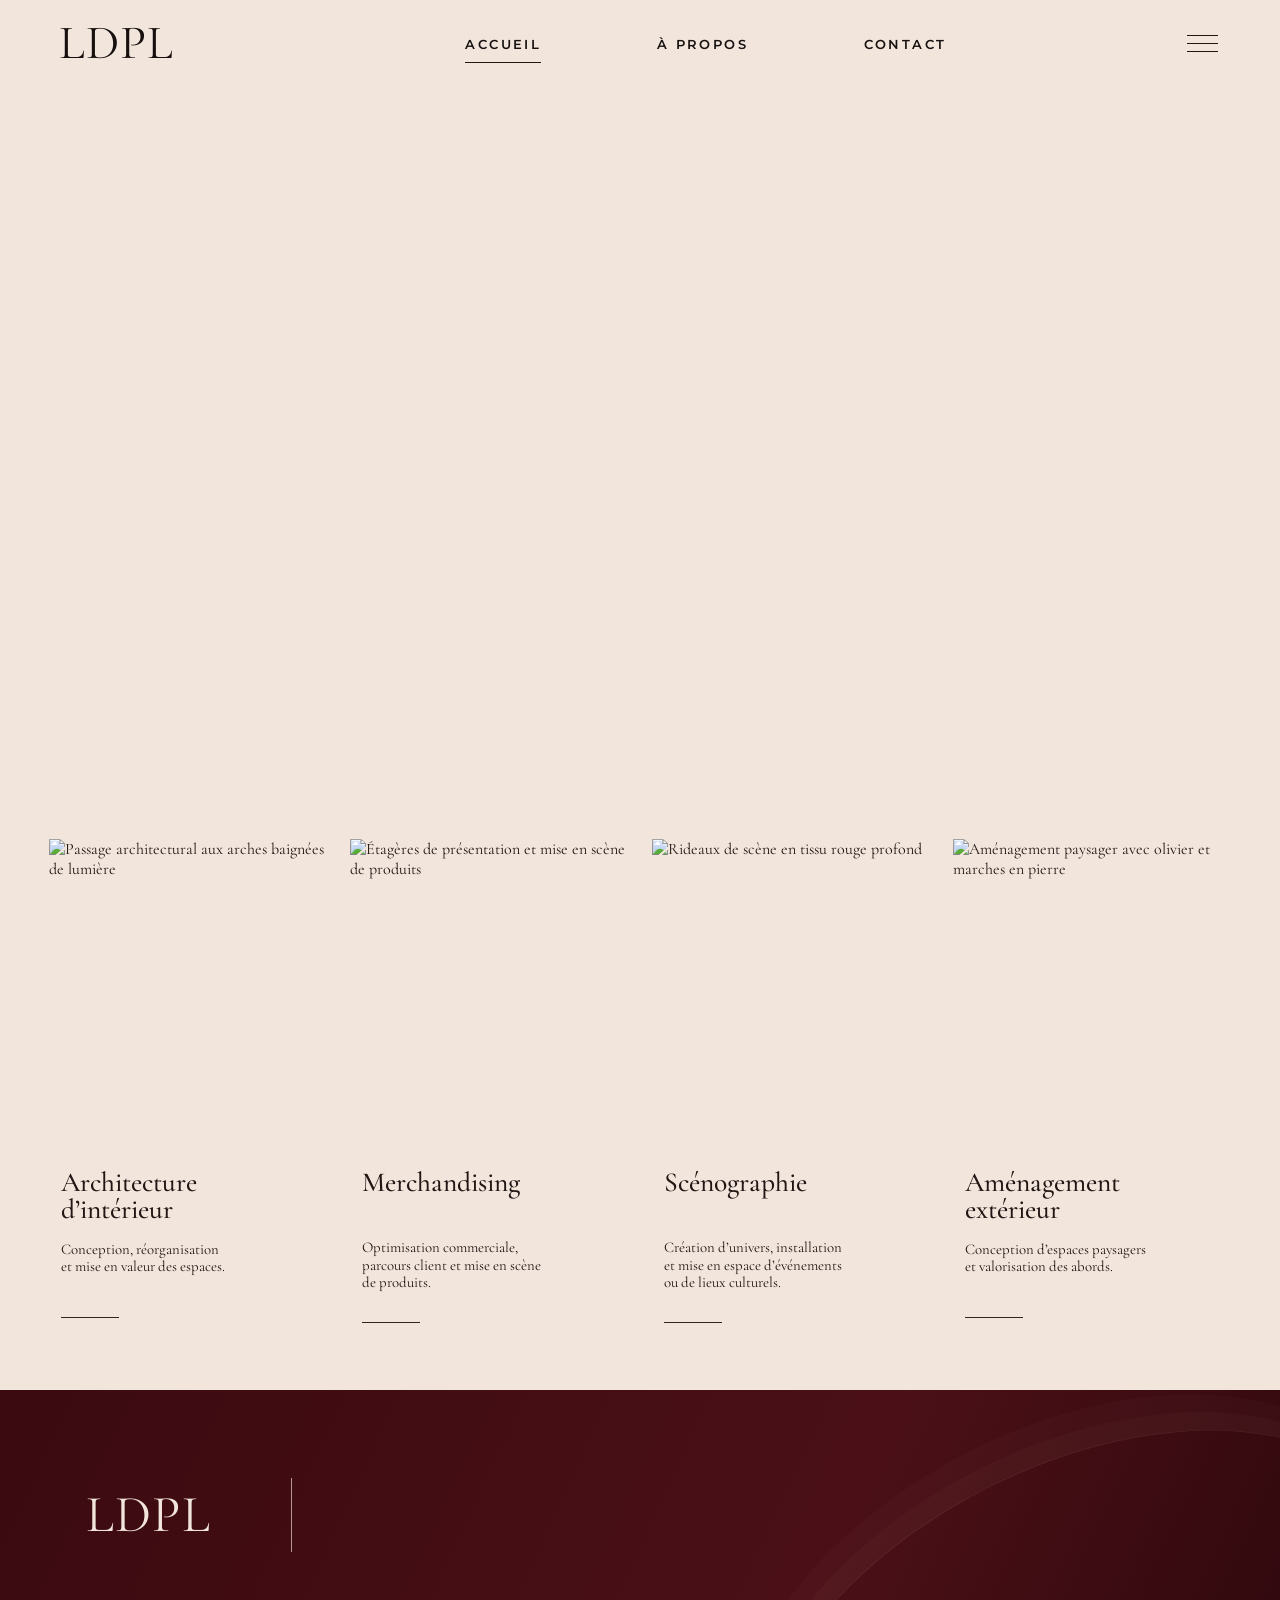
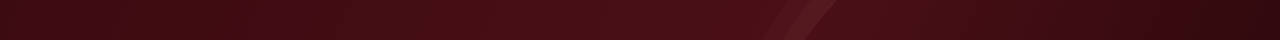
==== index.html @ a22e6c5b "Add files via upload" ====
<!DOCTYPE html><html lang="fr"><head><meta charset="UTF-8"><meta name="viewport" content="width=device-width, initial-scale=1.0"><meta name="description" content="LDPL — Design d’espace, architecture intérieure, merchandising, scénographie et aménagement extérieur."><title>LDPL — Design d’espace</title><link rel="preconnect" href="https://fonts.googleapis.com"><link rel="preconnect" href="https://fonts.gstatic.com" crossorigin><link href="https://fonts.googleapis.com/css2?family=Cormorant+Garamond:ital,wght@0,400;0,500;1,400;1,500&family=Montserrat:wght@400;500;600&display=swap" rel="stylesheet"><link rel="stylesheet" href="style.css"></head><body><header class="site-header"><a class="wordmark" href="index.html" aria-label="LDPL, accueil">LDPL</a><nav class="main-nav" aria-label="Navigation principale"><a href="index.html" class="active">Accueil</a><a href="a-propos.html" >À propos</a><a href="contact.html" >Contact</a></nav><button class="menu-toggle" aria-label="Ouvrir le menu" aria-expanded="false"><span></span><span></span><span></span></button></header><main><section class="home-hero" id="accueil" aria-label="Concevoir des lieux et des expériences"></section>
<section class="disciplines" aria-label="Domaines d’intervention"><article class="discipline"><img src="assets/architecture-interieur.jpg" alt="Passage architectural aux arches baignées de lumière"><h2>Architecture<br>d’intérieur</h2><p>Conception, réorganisation<br>et mise en valeur des espaces.</p><span class="short-rule"></span></article><article class="discipline"><img src="assets/merchandising.jpg" alt="Étagères de présentation et mise en scène de produits"><h2>Merchandising</h2><p>Optimisation commerciale,<br>parcours client et mise en scène<br>de produits.</p><span class="short-rule"></span></article><article class="discipline"><img src="assets/scenographie.jpg" alt="Rideaux de scène en tissu rouge profond"><h2>Scénographie</h2><p>Création d’univers, installation<br>et mise en espace d’événements<br>ou de lieux culturels.</p><span class="short-rule"></span></article><article class="discipline"><img src="assets/amenagement-exterieur.jpg" alt="Aménagement paysager avec olivier et marches en pierre"><h2>Aménagement<br>extérieur</h2><p>Conception d’espaces paysagers<br>et valorisation des abords.</p><span class="short-rule"></span></article></section>
<footer class="site-footer"><a class="footer-wordmark" href="#accueil">LDPL</a><span class="footer-divider"></span></footer></main><div class="menu-overlay" id="menu-overlay" aria-hidden="true"><button class="menu-close" aria-label="Fermer le menu"><span></span><span></span></button><a class="menu-wordmark" href="index.html">LDPL</a><nav class="overlay-nav" aria-label="Menu"><a href="index.html">Accueil</a><a href="a-propos.html">À propos</a><a href="contact.html">Contact</a></nav><div class="menu-shadow" aria-hidden="true"></div></div><script src="script.js"></script></body></html>
---- style.css ----
*{box-sizing:border-box}:root{--ivory:#f1e5dc;--ink:#211613;--wine:#3b0c12;--serif:"Cormorant Garamond",Georgia,serif;--sans:"Montserrat",Arial,sans-serif}html{scroll-behavior:smooth}body{margin:0;color:var(--ink);background:var(--ivory);font-family:var(--serif)}.site-header{height:86px;padding:0 4.6%;display:flex;align-items:center;justify-content:space-between;background:var(--ivory);position:relative;z-index:5}.wordmark,.footer-wordmark,.menu-wordmark{color:#160f0e;text-decoration:none;font-family:var(--serif);font-size:48px;line-height:1;letter-spacing:.025em;font-weight:400}.main-nav{display:flex;align-items:center;gap:clamp(42px,9vw,145px);margin-left:5%}.main-nav a{text-decoration:none;color:#17110f;text-transform:uppercase;font:600 13px var(--sans);letter-spacing:.19em;padding:12px 0 10px;border-bottom:1px solid transparent}.main-nav a:hover,.main-nav a.active{border-bottom-color:#241714}.menu-toggle{border:0;background:transparent;padding:8px;width:42px;height:40px;display:flex;flex-direction:column;justify-content:center;gap:7px;cursor:pointer}.menu-toggle span{height:1px;width:31px;background:#211613;display:block}.home-hero{height:min(66.5vw,680px);min-height:470px;position:relative;background:url("assets/accueil-hero.jpg") center center/cover no-repeat;display:flex;align-items:flex-start}.hero-copy{padding:clamp(80px,13vw,190px) 6.7% 0}.hero-copy h1{margin:0;color:#f2e6dc;font:400 clamp(42px,5.1vw,76px)/.92 var(--serif);letter-spacing:-.025em}h1 em,h2 em{font-weight:400}.disciplines{background:var(--ivory);padding:5.7% 3.8% 5.3%;display:grid;grid-template-columns:repeat(4,1fr);gap:2%}.discipline img{width:100%;aspect-ratio:1/1.14;object-fit:cover;display:block}.discipline h2{font:500 clamp(22px,2.15vw,32px)/.98 var(--serif);margin:14px 12px 17px;min-height:1.9em}.discipline p{font:400 clamp(13px,1.16vw,17px)/1.18 var(--serif);margin:0 12px;min-height:3.1em}.short-rule{display:block;width:58px;height:1px;background:#33221d;margin:30px 12px 0}.site-footer{min-height:250px;background:linear-gradient(115deg,#3a0a10,#4b1017 65%,#31090e);position:relative;overflow:hidden;display:flex;align-items:center;padding:0 6.7%}.site-footer:after{content:"";position:absolute;width:55%;height:170%;right:-12%;top:30%;border-radius:50%;transform:rotate(-27deg);border-top:1px solid rgba(224,190,175,.12);box-shadow:0 -20px 0 rgba(224,190,175,.025),0 -40px 0 rgba(224,190,175,.02)}.footer-wordmark{color:#f1e5dc;font-size:52px}.footer-divider{height:74px;width:1px;background:rgba(241,229,220,.65);margin-left:80px}.about-page,.contact-page{display:grid;grid-template-columns:1fr 1fr;min-height:calc(100vh - 86px);background:var(--ivory)}.about-copy,.contact-copy{padding:clamp(65px,7.5vw,115px) 7.2% 60px 9.2%}.eyebrow{display:flex;align-items:center;gap:17px;margin-bottom:55px}.eyebrow span{text-transform:uppercase;font:600 13px var(--sans);letter-spacing:.2em}.eyebrow i{width:48px;height:1px;background:#37231e}.about-copy h2,.contact-copy h2{font:400 clamp(39px,4vw,60px)/.98 var(--serif);margin:0 0 48px;letter-spacing:-.02em}.about-copy h2 em,.contact-copy h2 em{color:var(--wine)}.about-copy p,.contact-copy>p{font:400 clamp(19px,1.75vw,25px)/1.16 var(--serif);margin:0;max-width:650px}.about-copy .short-rule{margin:52px 0 0}.about-image,.contact-image{min-height:100%;overflow:hidden}.about-image img,.contact-image img{display:block;width:100%;height:100%;min-height:720px;object-fit:cover}.about-image img{object-position:53% center}.contact-image img{object-position:54% center}.contact-copy{padding-top:clamp(55px,6.5vw,95px)}.contact-copy .eyebrow{margin-bottom:35px}.contact-copy h2{margin-bottom:35px}.contact-copy>p{font-size:clamp(18px,1.65vw,24px);line-height:1.17;margin-bottom:42px}.contact-form{display:flex;flex-direction:column;gap:20px;max-width:620px}.name-fields{display:grid;grid-template-columns:1fr 1fr;gap:20px}.contact-form input,.contact-form select,.contact-form textarea{width:100%;border:1px solid #6d554a;border-radius:0;background:transparent;color:#211613;padding:12px 17px;font:400 19px var(--serif);outline:none}.contact-form input,.contact-form select{height:48px}.contact-form textarea{height:135px;resize:vertical}.contact-form input::placeholder,.contact-form textarea::placeholder{color:#211613;opacity:1}.contact-form select{appearance:none;background-image:url("data:image/svg+xml,%3Csvg xmlns='http://www.w3.org/2000/svg' width='16' height='10' viewBox='0 0 16 10'%3E%3Cpath d='m1 1 7 7 7-7' fill='none' stroke='%23211613' stroke-width='1.5'/%3E%3C/svg%3E");background-repeat:no-repeat;background-position:right 18px center}.submit-button{width:270px;min-height:56px;border:0;background:var(--wine);color:#f5e9df;text-transform:uppercase;letter-spacing:.22em;font:500 13px var(--sans);cursor:pointer}.submit-button:hover{background:#58131b}.form-note{font:15px var(--sans);margin:0}.sr-only{position:absolute;width:1px;height:1px;padding:0;margin:-1px;overflow:hidden;clip:rect(0,0,0,0);white-space:nowrap;border:0}.menu-overlay{position:fixed;z-index:10;inset:0 0 0 auto;width:min(39vw,590px);min-width:360px;background:linear-gradient(145deg,#3b0b11 0%,#4a1118 72%,#35090e 100%);color:#f2e7dd;padding:95px 12% 55px;transform:translateX(102%);transition:transform .45s cubic-bezier(.77,0,.18,1);overflow:hidden}.menu-overlay.open{transform:translateX(0)}.menu-close{position:absolute;right:42px;top:28px;width:42px;height:42px;background:transparent;border:0;cursor:pointer}.menu-close span{position:absolute;left:7px;top:20px;width:31px;height:1px;background:#f2e7dd;transform:rotate(45deg)}.menu-close span+span{transform:rotate(-45deg)}.menu-wordmark{color:#f2e7dd;display:inline-block;font-size:38px;margin-bottom:75px}.overlay-nav{display:flex;flex-direction:column;position:relative;z-index:1}.overlay-nav a{color:#f2e7dd;text-decoration:none;font:400 clamp(29px,3vw,39px) var(--serif);padding:20px 0 22px;border-bottom:1px solid rgba(242,231,221,.55);text-transform:uppercase;letter-spacing:.04em}.overlay-nav a:hover{padding-left:10px}.menu-shadow{position:absolute;width:370px;height:450px;right:-95px;bottom:-120px;opacity:.12;background:radial-gradient(ellipse at center,#d5b6a3 0%,transparent 65%);filter:blur(15px)}body.menu-open{overflow:hidden}.menu-overlay.open~main{}.menu-overlay.open:before{content:"";position:fixed;inset:0;right:100%;background:rgba(20,10,8,.22)}@media(max-width:760px){.site-header{height:66px;padding:0 5%}.wordmark{font-size:39px}.main-nav{gap:17px;margin:0}.main-nav a{font-size:9px;letter-spacing:.1em}.menu-toggle{width:30px;padding:5px 0}.menu-toggle span{width:26px}.home-hero{min-height:0;height:auto;aspect-ratio:738/478;max-height:none;background-position:center;background-size:100% 100%}.hero-copy{padding:105px 7% 0}.hero-copy h1{font-size:clamp(40px,9vw,58px)}.disciplines{grid-template-columns:repeat(2,1fr);gap:35px 18px;padding:35px 5% 45px}.discipline h2{font-size:25px;margin:10px 5px 12px}.discipline p{font-size:15px;margin:0 5px}.short-rule{margin:20px 5px 0}.site-footer{min-height:175px}.footer-wordmark{font-size:42px}.footer-divider{margin-left:45px;height:60px}.about-page,.contact-page{grid-template-columns:1fr}.about-copy,.contact-copy{padding:55px 7% 50px}.eyebrow{margin-bottom:35px}.about-copy h2,.contact-copy h2{font-size:44px;margin-bottom:30px}.about-copy p,.contact-copy>p{font-size:19px}.about-image,.contact-image{min-height:440px}.about-image img,.contact-image img{min-height:440px;max-height:560px}.contact-form{gap:14px}.name-fields{gap:12px}.contact-form input,.contact-form select,.contact-form textarea{font-size:17px}.submit-button{width:100%}.menu-overlay{width:100%;min-width:0;padding:90px 9% 45px}.menu-wordmark{margin-bottom:55px}}@media(max-width:390px){.main-nav{gap:10px}.main-nav a{font-size:8px;letter-spacing:.07em}.wordmark{font-size:34px}.name-fields{grid-template-columns:1fr}}
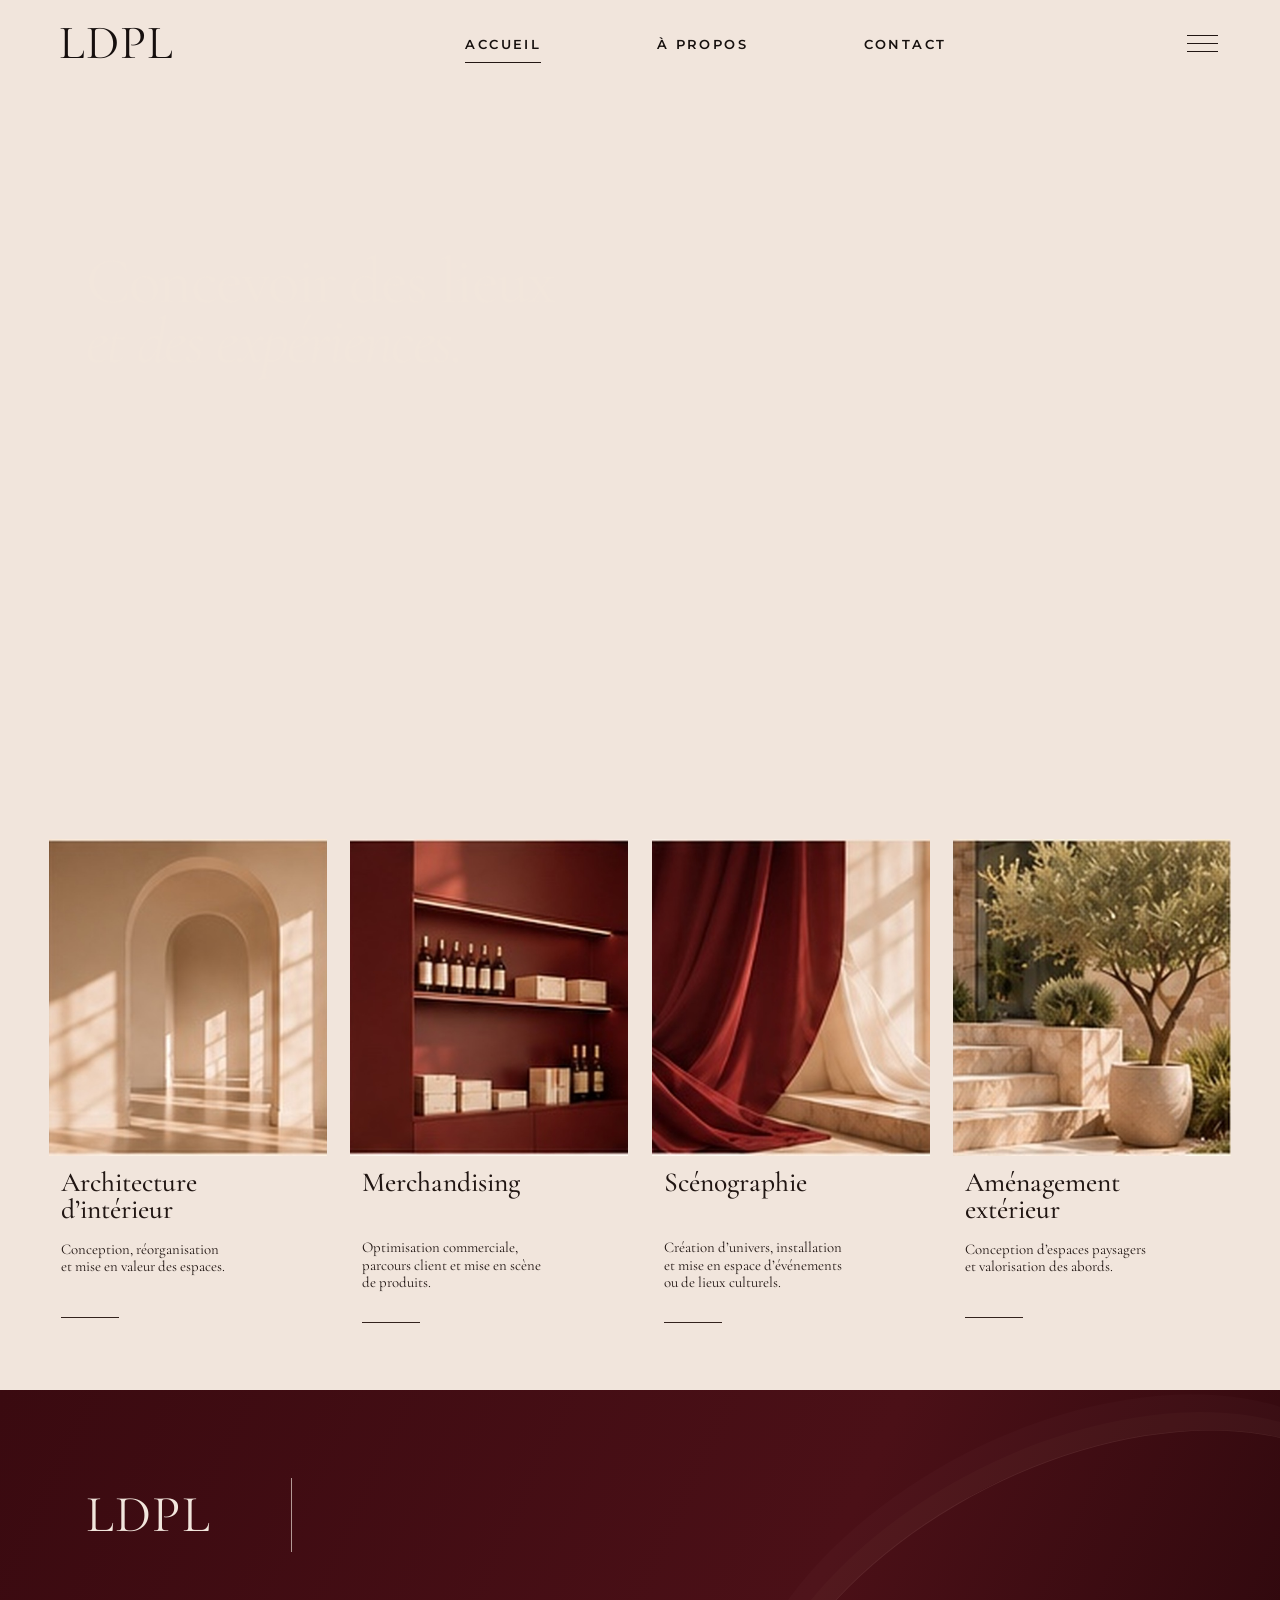
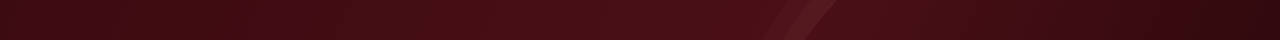
==== commit cad5917f: "Update index.html" ====
--- a/index.html
+++ b/index.html
@@ -1,3 +1,88 @@
-<!DOCTYPE html><html lang="fr"><head><meta charset="UTF-8"><meta name="viewport" content="width=device-width, initial-scale=1.0"><meta name="description" content="LDPL — Design d’espace, architecture intérieure, merchandising, scénographie et aménagement extérieur."><title>LDPL — Design d’espace</title><link rel="preconnect" href="https://fonts.googleapis.com"><link rel="preconnect" href="https://fonts.gstatic.com" crossorigin><link href="https://fonts.googleapis.com/css2?family=Cormorant+Garamond:ital,wght@0,400;0,500;1,400;1,500&family=Montserrat:wght@400;500;600&display=swap" rel="stylesheet"><link rel="stylesheet" href="style.css"></head><body><header class="site-header"><a class="wordmark" href="index.html" aria-label="LDPL, accueil">LDPL</a><nav class="main-nav" aria-label="Navigation principale"><a href="index.html" class="active">Accueil</a><a href="a-propos.html" >À propos</a><a href="contact.html" >Contact</a></nav><button class="menu-toggle" aria-label="Ouvrir le menu" aria-expanded="false"><span></span><span></span><span></span></button></header><main><section class="home-hero" id="accueil" aria-label="Concevoir des lieux et des expériences"></section>
-<section class="disciplines" aria-label="Domaines d’intervention"><article class="discipline"><img src="assets/architecture-interieur.jpg" alt="Passage architectural aux arches baignées de lumière"><h2>Architecture<br>d’intérieur</h2><p>Conception, réorganisation<br>et mise en valeur des espaces.</p><span class="short-rule"></span></article><article class="discipline"><img src="assets/merchandising.jpg" alt="Étagères de présentation et mise en scène de produits"><h2>Merchandising</h2><p>Optimisation commerciale,<br>parcours client et mise en scène<br>de produits.</p><span class="short-rule"></span></article><article class="discipline"><img src="assets/scenographie.jpg" alt="Rideaux de scène en tissu rouge profond"><h2>Scénographie</h2><p>Création d’univers, installation<br>et mise en espace d’événements<br>ou de lieux culturels.</p><span class="short-rule"></span></article><article class="discipline"><img src="assets/amenagement-exterieur.jpg" alt="Aménagement paysager avec olivier et marches en pierre"><h2>Aménagement<br>extérieur</h2><p>Conception d’espaces paysagers<br>et valorisation des abords.</p><span class="short-rule"></span></article></section>
-<footer class="site-footer"><a class="footer-wordmark" href="#accueil">LDPL</a><span class="footer-divider"></span></footer></main><div class="menu-overlay" id="menu-overlay" aria-hidden="true"><button class="menu-close" aria-label="Fermer le menu"><span></span><span></span></button><a class="menu-wordmark" href="index.html">LDPL</a><nav class="overlay-nav" aria-label="Menu"><a href="index.html">Accueil</a><a href="a-propos.html">À propos</a><a href="contact.html">Contact</a></nav><div class="menu-shadow" aria-hidden="true"></div></div><script src="script.js"></script></body></html>+
+<!DOCTYPE html>
+<html lang="fr">
+<head>
+<meta charset="UTF-8">
+<meta name="viewport" content="width=device-width, initial-scale=1.0">
+<meta name="description" content="LDPL — Design d’espace, architecture intérieure, merchandising, scénographie et aménagement extérieur.">
+<title>LDPL — Design d’espace</title>
+<link rel="preconnect" href="https://fonts.googleapis.com">
+<link rel="preconnect" href="https://fonts.gstatic.com" crossorigin>
+<link href="https://fonts.googleapis.com/css2?family=Cormorant+Garamond:ital,wght@0,400;0,500;1,400;1,500&family=Montserrat:wght@400;500;600&display=swap" rel="stylesheet">
+<link rel="stylesheet" href="style.css">
+</head>
+<body>
+
+<header class="site-header">
+<a class="wordmark" href="index.html">LDPL</a>
+<nav class="main-nav">
+<a href="index.html" class="active">Accueil</a>
+<a href="a-propos.html">À propos</a>
+<a href="contact.html">Contact</a>
+</nav>
+<button class="menu-toggle" aria-label="Ouvrir le menu">
+<span></span><span></span><span></span>
+</button>
+</header>
+
+<main>
+<section class="home-hero" id="accueil" aria-label="Concevoir des lieux et des expériences">
+<div class="hero-copy">
+<h1>Concevoir des lieux<br><em>et des expériences.</em></h1>
+</div>
+</section>
+
+<section class="disciplines">
+<article class="discipline">
+<img src="architecture-interieur.jpg" alt="Architecture intérieure">
+<h2>Architecture<br>d’intérieur</h2>
+<p>Conception, réorganisation<br>et mise en valeur des espaces.</p>
+<span class="short-rule"></span>
+</article>
+
+<article class="discipline">
+<img src="merchandising.jpg" alt="Merchandising">
+<h2>Merchandising</h2>
+<p>Optimisation commerciale,<br>parcours client et mise en scène<br>de produits.</p>
+<span class="short-rule"></span>
+</article>
+
+<article class="discipline">
+<img src="scenographie.jpg" alt="Scénographie">
+<h2>Scénographie</h2>
+<p>Création d’univers, installation<br>et mise en espace d’événements<br>ou de lieux culturels.</p>
+<span class="short-rule"></span>
+</article>
+
+<article class="discipline">
+<img src="amenagement-exterieur.jpg" alt="Aménagement extérieur">
+<h2>Aménagement<br>extérieur</h2>
+<p>Conception d’espaces paysagers<br>et valorisation des abords.</p>
+<span class="short-rule"></span>
+</article>
+</section>
+
+<footer class="site-footer">
+<a class="footer-wordmark" href="#accueil">LDPL</a>
+<span class="footer-divider"></span>
+</footer>
+</main>
+
+<div class="menu-overlay" id="menu-overlay">
+<button class="menu-close" aria-label="Fermer le menu">
+<span></span><span></span>
+</button>
+<a class="menu-wordmark" href="index.html">LDPL</a>
+<nav class="overlay-nav">
+<a href="index.html">Accueil</a>
+<a href="a-propos.html">À propos</a>
+<a href="contact.html">Contact</a>
+</nav>
+<div class="menu-shadow"></div>
+</div>
+
+<script src="script.js"></script>
+</body>
+</html>
+
+
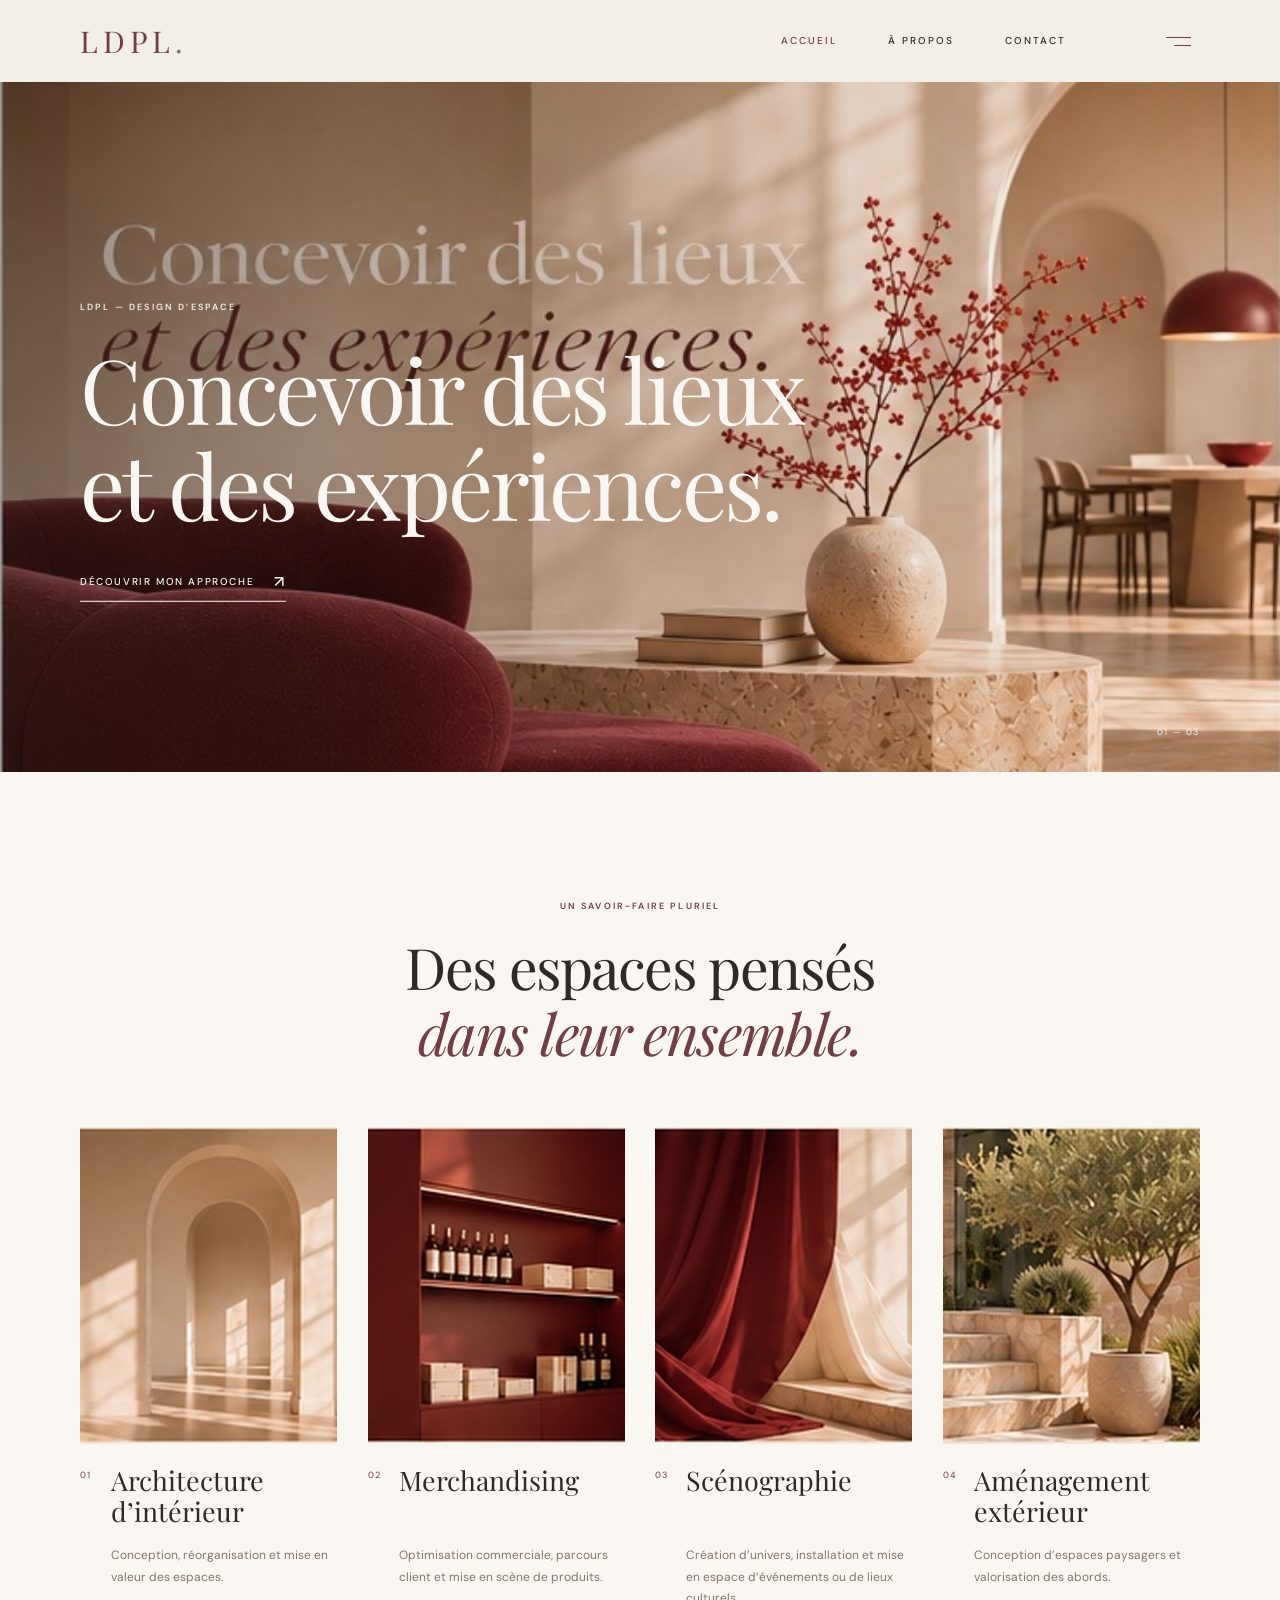
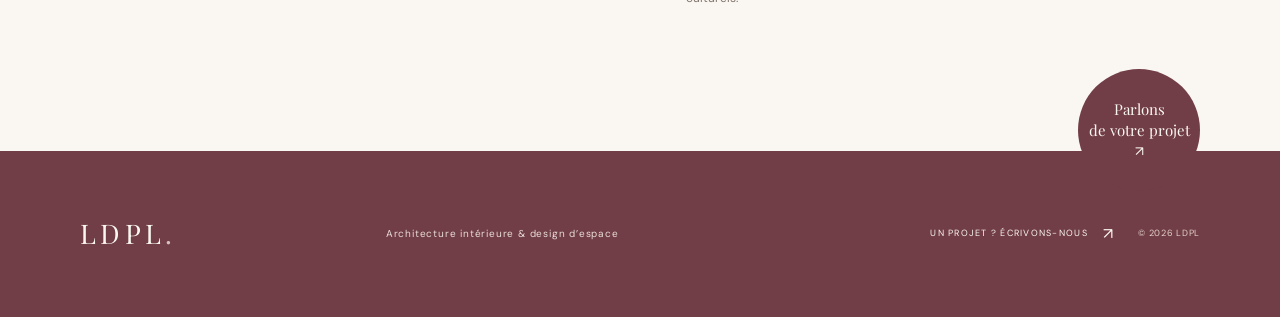
==== commit 56da337e: "Build responsive LDPL architecture and design portfolio site" ====
--- a/index.html
+++ b/index.html
@@ -1,88 +1,49 @@
-
-<!DOCTYPE html>
+<!doctype html>
 <html lang="fr">
 <head>
-<meta charset="UTF-8">
-<meta name="viewport" content="width=device-width, initial-scale=1.0">
-<meta name="description" content="LDPL — Design d’espace, architecture intérieure, merchandising, scénographie et aménagement extérieur.">
-<title>LDPL — Design d’espace</title>
-<link rel="preconnect" href="https://fonts.googleapis.com">
-<link rel="preconnect" href="https://fonts.gstatic.com" crossorigin>
-<link href="https://fonts.googleapis.com/css2?family=Cormorant+Garamond:ital,wght@0,400;0,500;1,400;1,500&family=Montserrat:wght@400;500;600&display=swap" rel="stylesheet">
-<link rel="stylesheet" href="style.css">
+  <meta charset="utf-8">
+  <meta name="viewport" content="width=device-width, initial-scale=1">
+  <meta name="theme-color" content="#f3eee8">
+  <meta name="description" content="LDPL — Architecture intérieure, design d’espace, merchandising, scénographie et aménagement extérieur.">
+  <title>LDPL — Architecture intérieure & design d’espace</title>
+  <link rel="preconnect" href="https://fonts.googleapis.com">
+  <link rel="preconnect" href="https://fonts.gstatic.com" crossorigin>
+  <link href="https://fonts.googleapis.com/css2?family=DM+Sans:wght@400;500;600&family=Playfair+Display:ital,wght@0,400;0,500;1,400&display=swap" rel="stylesheet">
+  <link rel="stylesheet" href="style.css">
+  <script src="script.js" defer></script>
 </head>
 <body>
-
-<header class="site-header">
-<a class="wordmark" href="index.html">LDPL</a>
-<nav class="main-nav">
-<a href="index.html" class="active">Accueil</a>
-<a href="a-propos.html">À propos</a>
-<a href="contact.html">Contact</a>
-</nav>
-<button class="menu-toggle" aria-label="Ouvrir le menu">
-<span></span><span></span><span></span>
-</button>
-</header>
-
-<main>
-<section class="home-hero" id="accueil" aria-label="Concevoir des lieux et des expériences">
-<div class="hero-copy">
-<h1>Concevoir des lieux<br><em>et des expériences.</em></h1>
-</div>
-</section>
-
-<section class="disciplines">
-<article class="discipline">
-<img src="architecture-interieur.jpg" alt="Architecture intérieure">
-<h2>Architecture<br>d’intérieur</h2>
-<p>Conception, réorganisation<br>et mise en valeur des espaces.</p>
-<span class="short-rule"></span>
-</article>
-
-<article class="discipline">
-<img src="merchandising.jpg" alt="Merchandising">
-<h2>Merchandising</h2>
-<p>Optimisation commerciale,<br>parcours client et mise en scène<br>de produits.</p>
-<span class="short-rule"></span>
-</article>
-
-<article class="discipline">
-<img src="scenographie.jpg" alt="Scénographie">
-<h2>Scénographie</h2>
-<p>Création d’univers, installation<br>et mise en espace d’événements<br>ou de lieux culturels.</p>
-<span class="short-rule"></span>
-</article>
-
-<article class="discipline">
-<img src="amenagement-exterieur.jpg" alt="Aménagement extérieur">
-<h2>Aménagement<br>extérieur</h2>
-<p>Conception d’espaces paysagers<br>et valorisation des abords.</p>
-<span class="short-rule"></span>
-</article>
-</section>
-
-<footer class="site-footer">
-<a class="footer-wordmark" href="#accueil">LDPL</a>
-<span class="footer-divider"></span>
-</footer>
-</main>
-
-<div class="menu-overlay" id="menu-overlay">
-<button class="menu-close" aria-label="Fermer le menu">
-<span></span><span></span>
-</button>
-<a class="menu-wordmark" href="index.html">LDPL</a>
-<nav class="overlay-nav">
-<a href="index.html">Accueil</a>
-<a href="a-propos.html">À propos</a>
-<a href="contact.html">Contact</a>
-</nav>
-<div class="menu-shadow"></div>
-</div>
-
-<script src="script.js"></script>
+  <header class="site-header">
+    <a class="wordmark" href="index.html" aria-label="LDPL, accueil">LDPL<span>.</span></a>
+    <nav class="desktop-nav" aria-label="Navigation principale">
+      <a href="index.html" aria-current="page">Accueil</a><a href="a-propos.html">À propos</a><a href="contact.html">Contact</a>
+    </nav>
+    <button class="menu-toggle" type="button" aria-label="Ouvrir le menu" aria-expanded="false" aria-controls="site-menu"><span></span><span></span></button>
+  </header>
+  <div class="menu-overlay" id="site-menu" hidden>
+    <button class="menu-close" type="button" aria-label="Fermer le menu"><span></span><span></span></button>
+    <a class="menu-brand" href="index.html">LDPL<span>.</span></a>
+    <nav class="overlay-nav" aria-label="Menu principal"><a href="index.html" aria-current="page">Accueil</a><a href="a-propos.html">À propos</a><a href="contact.html">Contact</a></nav>
+    <p class="menu-note">Architecture intérieure · Design d’espace</p>
+  </div>
+  <main>
+    <section class="home-hero" aria-labelledby="hero-title">
+      <picture class="hero-picture"><source media="(max-width: 600px)" srcset="accueil-hero-mobile.jpg"><img class="hero-image" src="accueil-hero.jpg" alt="Intérieur contemporain aux tons chauds et matières naturelles" fetchpriority="high"></picture>
+      <div class="hero-shade"></div>
+      <div class="hero-copy"><p class="eyebrow light">LDPL — DESIGN D’ESPACE</p><h1 id="hero-title">Concevoir des lieux<br>et des expériences.</h1><a class="text-link light-link" href="a-propos.html">Découvrir mon approche <span aria-hidden="true">↗</span></a></div>
+      <span class="hero-index">01 — 03</span>
+    </section>
+    <section class="expertise-section" aria-labelledby="expertise-title">
+      <div class="section-intro"><p class="eyebrow">UN SAVOIR-FAIRE PLURIEL</p><h2 id="expertise-title">Des espaces pensés<br><em>dans leur ensemble.</em></h2></div>
+      <div class="expertise-grid">
+        <article class="expertise-card"><img src="architecture-interieur.jpg" alt="Espace intérieur aux matières naturelles" loading="lazy"><div class="card-copy"><span class="card-number">01</span><h3>Architecture<br>d’intérieur</h3><p>Conception, réorganisation et mise en valeur des espaces.</p></div></article>
+        <article class="expertise-card"><img src="merchandising.jpg" alt="Mise en scène soignée d’un espace commercial" loading="lazy"><div class="card-copy"><span class="card-number">02</span><h3>Merchandising</h3><p>Optimisation commerciale, parcours client et mise en scène de produits.</p></div></article>
+        <article class="expertise-card"><img src="scenographie.jpg" alt="Composition scénographique dans un lieu culturel" loading="lazy"><div class="card-copy"><span class="card-number">03</span><h3>Scénographie</h3><p>Création d’univers, installation et mise en espace d’événements ou de lieux culturels.</p></div></article>
+        <article class="expertise-card"><img src="amenagement-exterieur.jpg" alt="Aménagement paysager aux lignes sobres" loading="lazy"><div class="card-copy"><span class="card-number">04</span><h3>Aménagement<br>extérieur</h3><p>Conception d’espaces paysagers et valorisation des abords.</p></div></article>
+      </div>
+      <a class="round-link" href="contact.html" aria-label="Parlons de votre projet">Parlons<br>de votre projet <span aria-hidden="true">↗</span></a>
+    </section>
+  </main>
+  <footer class="site-footer"><a class="footer-mark" href="index.html">LDPL<span>.</span></a><p>Architecture intérieure & design d’espace</p><a class="footer-contact" href="contact.html">Un projet ? Écrivons-nous <span aria-hidden="true">↗</span></a><small>© <span data-year></span> LDPL</small></footer>
 </body>
 </html>
-
-
--- a/style.css
+++ b/style.css
@@ -1 +1,96 @@
-*{box-sizing:border-box}:root{--ivory:#f1e5dc;--ink:#211613;--wine:#3b0c12;--serif:"Cormorant Garamond",Georgia,serif;--sans:"Montserrat",Arial,sans-serif}html{scroll-behavior:smooth}body{margin:0;color:var(--ink);background:var(--ivory);font-family:var(--serif)}.site-header{height:86px;padding:0 4.6%;display:flex;align-items:center;justify-content:space-between;background:var(--ivory);position:relative;z-index:5}.wordmark,.footer-wordmark,.menu-wordmark{color:#160f0e;text-decoration:none;font-family:var(--serif);font-size:48px;line-height:1;letter-spacing:.025em;font-weight:400}.main-nav{display:flex;align-items:center;gap:clamp(42px,9vw,145px);margin-left:5%}.main-nav a{text-decoration:none;color:#17110f;text-transform:uppercase;font:600 13px var(--sans);letter-spacing:.19em;padding:12px 0 10px;border-bottom:1px solid transparent}.main-nav a:hover,.main-nav a.active{border-bottom-color:#241714}.menu-toggle{border:0;background:transparent;padding:8px;width:42px;height:40px;display:flex;flex-direction:column;justify-content:center;gap:7px;cursor:pointer}.menu-toggle span{height:1px;width:31px;background:#211613;display:block}.home-hero{height:min(66.5vw,680px);min-height:470px;position:relative;background:url("assets/accueil-hero.jpg") center center/cover no-repeat;display:flex;align-items:flex-start}.hero-copy{padding:clamp(80px,13vw,190px) 6.7% 0}.hero-copy h1{margin:0;color:#f2e6dc;font:400 clamp(42px,5.1vw,76px)/.92 var(--serif);letter-spacing:-.025em}h1 em,h2 em{font-weight:400}.disciplines{background:var(--ivory);padding:5.7% 3.8% 5.3%;display:grid;grid-template-columns:repeat(4,1fr);gap:2%}.discipline img{width:100%;aspect-ratio:1/1.14;object-fit:cover;display:block}.discipline h2{font:500 clamp(22px,2.15vw,32px)/.98 var(--serif);margin:14px 12px 17px;min-height:1.9em}.discipline p{font:400 clamp(13px,1.16vw,17px)/1.18 var(--serif);margin:0 12px;min-height:3.1em}.short-rule{display:block;width:58px;height:1px;background:#33221d;margin:30px 12px 0}.site-footer{min-height:250px;background:linear-gradient(115deg,#3a0a10,#4b1017 65%,#31090e);position:relative;overflow:hidden;display:flex;align-items:center;padding:0 6.7%}.site-footer:after{content:"";position:absolute;width:55%;height:170%;right:-12%;top:30%;border-radius:50%;transform:rotate(-27deg);border-top:1px solid rgba(224,190,175,.12);box-shadow:0 -20px 0 rgba(224,190,175,.025),0 -40px 0 rgba(224,190,175,.02)}.footer-wordmark{color:#f1e5dc;font-size:52px}.footer-divider{height:74px;width:1px;background:rgba(241,229,220,.65);margin-left:80px}.about-page,.contact-page{display:grid;grid-template-columns:1fr 1fr;min-height:calc(100vh - 86px);background:var(--ivory)}.about-copy,.contact-copy{padding:clamp(65px,7.5vw,115px) 7.2% 60px 9.2%}.eyebrow{display:flex;align-items:center;gap:17px;margin-bottom:55px}.eyebrow span{text-transform:uppercase;font:600 13px var(--sans);letter-spacing:.2em}.eyebrow i{width:48px;height:1px;background:#37231e}.about-copy h2,.contact-copy h2{font:400 clamp(39px,4vw,60px)/.98 var(--serif);margin:0 0 48px;letter-spacing:-.02em}.about-copy h2 em,.contact-copy h2 em{color:var(--wine)}.about-copy p,.contact-copy>p{font:400 clamp(19px,1.75vw,25px)/1.16 var(--serif);margin:0;max-width:650px}.about-copy .short-rule{margin:52px 0 0}.about-image,.contact-image{min-height:100%;overflow:hidden}.about-image img,.contact-image img{display:block;width:100%;height:100%;min-height:720px;object-fit:cover}.about-image img{object-position:53% center}.contact-image img{object-position:54% center}.contact-copy{padding-top:clamp(55px,6.5vw,95px)}.contact-copy .eyebrow{margin-bottom:35px}.contact-copy h2{margin-bottom:35px}.contact-copy>p{font-size:clamp(18px,1.65vw,24px);line-height:1.17;margin-bottom:42px}.contact-form{display:flex;flex-direction:column;gap:20px;max-width:620px}.name-fields{display:grid;grid-template-columns:1fr 1fr;gap:20px}.contact-form input,.contact-form select,.contact-form textarea{width:100%;border:1px solid #6d554a;border-radius:0;background:transparent;color:#211613;padding:12px 17px;font:400 19px var(--serif);outline:none}.contact-form input,.contact-form select{height:48px}.contact-form textarea{height:135px;resize:vertical}.contact-form input::placeholder,.contact-form textarea::placeholder{color:#211613;opacity:1}.contact-form select{appearance:none;background-image:url("data:image/svg+xml,%3Csvg xmlns='http://www.w3.org/2000/svg' width='16' height='10' viewBox='0 0 16 10'%3E%3Cpath d='m1 1 7 7 7-7' fill='none' stroke='%23211613' stroke-width='1.5'/%3E%3C/svg%3E");background-repeat:no-repeat;background-position:right 18px center}.submit-button{width:270px;min-height:56px;border:0;background:var(--wine);color:#f5e9df;text-transform:uppercase;letter-spacing:.22em;font:500 13px var(--sans);cursor:pointer}.submit-button:hover{background:#58131b}.form-note{font:15px var(--sans);margin:0}.sr-only{position:absolute;width:1px;height:1px;padding:0;margin:-1px;overflow:hidden;clip:rect(0,0,0,0);white-space:nowrap;border:0}.menu-overlay{position:fixed;z-index:10;inset:0 0 0 auto;width:min(39vw,590px);min-width:360px;background:linear-gradient(145deg,#3b0b11 0%,#4a1118 72%,#35090e 100%);color:#f2e7dd;padding:95px 12% 55px;transform:translateX(102%);transition:transform .45s cubic-bezier(.77,0,.18,1);overflow:hidden}.menu-overlay.open{transform:translateX(0)}.menu-close{position:absolute;right:42px;top:28px;width:42px;height:42px;background:transparent;border:0;cursor:pointer}.menu-close span{position:absolute;left:7px;top:20px;width:31px;height:1px;background:#f2e7dd;transform:rotate(45deg)}.menu-close span+span{transform:rotate(-45deg)}.menu-wordmark{color:#f2e7dd;display:inline-block;font-size:38px;margin-bottom:75px}.overlay-nav{display:flex;flex-direction:column;position:relative;z-index:1}.overlay-nav a{color:#f2e7dd;text-decoration:none;font:400 clamp(29px,3vw,39px) var(--serif);padding:20px 0 22px;border-bottom:1px solid rgba(242,231,221,.55);text-transform:uppercase;letter-spacing:.04em}.overlay-nav a:hover{padding-left:10px}.menu-shadow{position:absolute;width:370px;height:450px;right:-95px;bottom:-120px;opacity:.12;background:radial-gradient(ellipse at center,#d5b6a3 0%,transparent 65%);filter:blur(15px)}body.menu-open{overflow:hidden}.menu-overlay.open~main{}.menu-overlay.open:before{content:"";position:fixed;inset:0;right:100%;background:rgba(20,10,8,.22)}@media(max-width:760px){.site-header{height:66px;padding:0 5%}.wordmark{font-size:39px}.main-nav{gap:17px;margin:0}.main-nav a{font-size:9px;letter-spacing:.1em}.menu-toggle{width:30px;padding:5px 0}.menu-toggle span{width:26px}.home-hero{min-height:0;height:auto;aspect-ratio:738/478;max-height:none;background-position:center;background-size:100% 100%}.hero-copy{padding:105px 7% 0}.hero-copy h1{font-size:clamp(40px,9vw,58px)}.disciplines{grid-template-columns:repeat(2,1fr);gap:35px 18px;padding:35px 5% 45px}.discipline h2{font-size:25px;margin:10px 5px 12px}.discipline p{font-size:15px;margin:0 5px}.short-rule{margin:20px 5px 0}.site-footer{min-height:175px}.footer-wordmark{font-size:42px}.footer-divider{margin-left:45px;height:60px}.about-page,.contact-page{grid-template-columns:1fr}.about-copy,.contact-copy{padding:55px 7% 50px}.eyebrow{margin-bottom:35px}.about-copy h2,.contact-copy h2{font-size:44px;margin-bottom:30px}.about-copy p,.contact-copy>p{font-size:19px}.about-image,.contact-image{min-height:440px}.about-image img,.contact-image img{min-height:440px;max-height:560px}.contact-form{gap:14px}.name-fields{gap:12px}.contact-form input,.contact-form select,.contact-form textarea{font-size:17px}.submit-button{width:100%}.menu-overlay{width:100%;min-width:0;padding:90px 9% 45px}.menu-wordmark{margin-bottom:55px}}@media(max-width:390px){.main-nav{gap:10px}.main-nav a{font-size:8px;letter-spacing:.07em}.wordmark{font-size:34px}.name-fields{grid-template-columns:1fr}}+:root{--cream:#f3eee8;--ivory:#faf7f2;--beige:#e6dcd1;--burgundy:#713d46;--ink:#302a27;--taupe:#81746c;--serif:'Playfair Display',Georgia,serif;--sans:'DM Sans',Arial,sans-serif;--gutter:clamp(22px,6.25vw,96px)}
+*,*::before,*::after{box-sizing:border-box}
+html{min-width:320px;scroll-behavior:smooth}
+body{margin:0;background:var(--ivory);color:var(--ink);font-family:var(--sans);font-size:15px;line-height:1.75;-webkit-font-smoothing:antialiased}
+body.menu-open{overflow:hidden}
+a{color:inherit;text-decoration:none}
+button,input,select,textarea{font:inherit}
+button,a{-webkit-tap-highlight-color:transparent}
+img{display:block;max-width:100%}
+.site-header{height:82px;padding:0 var(--gutter);display:flex;align-items:center;justify-content:space-between;background:var(--cream);position:relative;z-index:5}
+.wordmark,.footer-mark,.menu-brand{font-family:var(--serif);font-size:30px;letter-spacing:.16em;line-height:1;color:var(--burgundy)}
+.wordmark span,.footer-mark span,.menu-brand span{color:var(--taupe)}
+.desktop-nav{display:flex;gap:clamp(22px,4vw,58px);margin-left:auto;margin-right:clamp(30px,7vw,100px)}
+.desktop-nav a,.overlay-nav a{font-size:10px;font-weight:500;letter-spacing:.2em;text-transform:uppercase;transition:opacity .2s ease}
+.desktop-nav a:hover,.desktop-nav a[aria-current=page]{color:var(--burgundy)}
+.menu-toggle{width:44px;height:44px;border:0;background:transparent;display:grid;align-content:center;justify-items:end;gap:7px;cursor:pointer;padding:9px}
+.menu-toggle span{width:25px;height:1px;background:var(--burgundy);transition:transform .2s ease}
+.menu-toggle span:last-child{width:17px}
+.home-hero{position:relative;height:min(690px,76vw);min-height:520px;max-height:760px;overflow:hidden;background:var(--beige);color:var(--ivory)}
+.hero-picture,.hero-image{position:absolute;inset:0;width:100%;height:100%}
+.hero-image{object-fit:cover;object-position:center 55%}
+.hero-shade{position:absolute;inset:0;background:linear-gradient(90deg,rgba(33,25,23,.42),rgba(33,25,23,.08) 65%,transparent)}
+.hero-copy{position:absolute;z-index:1;left:var(--gutter);top:50%;transform:translateY(-42%);max-width:780px}
+.eyebrow{margin:0 0 25px;color:var(--burgundy);font-size:9px;font-weight:600;letter-spacing:.24em;line-height:1.5;text-transform:uppercase}
+.eyebrow.light{color:#f6eee5}
+h1,h2,h3,p,figure{margin-top:0}
+.hero-copy h1,.about-content h1,.contact-content h1{font-family:var(--serif);font-weight:400;letter-spacing:-.035em;line-height:1.08}
+.hero-copy h1{margin:0 0 32px;font-size:clamp(48px,7vw,92px)}
+.text-link{display:inline-flex;align-items:center;gap:20px;padding:8px 0 10px;border-bottom:1px solid currentColor;font-size:10px;font-weight:500;letter-spacing:.16em;text-transform:uppercase}
+.text-link span,.footer-contact span{font-size:16px;line-height:1}
+.light-link{color:var(--ivory)}
+.dark-link{color:var(--burgundy)}
+.hero-index{position:absolute;right:var(--gutter);bottom:31px;font-size:9px;letter-spacing:.18em}
+.expertise-section{position:relative;padding:clamp(76px,10vw,140px) var(--gutter) clamp(90px,11vw,155px);background:var(--ivory)}
+.section-intro{text-align:center;margin:0 auto 62px}
+.section-intro .eyebrow{margin-bottom:19px}
+.section-intro h2{margin-bottom:0;font:400 clamp(35px,4.7vw,57px)/1.16 var(--serif);letter-spacing:-.025em}
+.section-intro em,.about-content h1 em,.contact-content h1 em{font-weight:400;color:var(--burgundy)}
+.expertise-grid{display:grid;grid-template-columns:repeat(4,minmax(0,1fr));gap:clamp(17px,2.4vw,36px)}
+.expertise-card{min-width:0}
+.expertise-card img{width:100%;aspect-ratio:3/3.7;object-fit:cover;background:var(--beige)}
+.card-copy{position:relative;padding:21px 0 0 31px}
+.card-number{position:absolute;left:0;top:24px;color:var(--burgundy);font-size:9px;letter-spacing:.1em}
+.card-copy h3{min-height:2.55em;margin-bottom:12px;font:400 clamp(21px,2.1vw,28px)/1.18 var(--serif)}
+.card-copy p{max-width:275px;margin:0;color:var(--taupe);font-size:12px;line-height:1.8}
+.round-link{position:absolute;right:var(--gutter);bottom:-40px;z-index:2;width:122px;height:122px;border-radius:50%;display:flex;flex-direction:column;justify-content:center;align-items:center;gap:2px;background:var(--burgundy);color:var(--ivory);font:400 15px/1.35 var(--serif);text-align:center;transition:transform .2s ease}
+.round-link span{font:14px var(--sans)}.round-link:hover{transform:translateY(-4px)}
+.site-footer{min-height:166px;padding:34px var(--gutter);display:grid;grid-template-columns:1fr 1.5fr 1fr auto;align-items:center;gap:24px;background:var(--burgundy);color:var(--ivory)}
+.footer-mark{color:var(--ivory);font-size:27px}.footer-mark span{color:#d8bfc0}
+.site-footer p{margin:0;color:#eaded8;font-size:10px;letter-spacing:.08em}
+.footer-contact{display:flex;align-items:center;gap:15px;justify-self:end;font-size:9px;letter-spacing:.14em;text-transform:uppercase}
+.site-footer small{font-size:9px;letter-spacing:.08em;color:#e3d1ca}
+.editorial-page{background:var(--cream)}
+.about-layout,.contact-layout{position:relative;min-height:min(760px,calc(100vh - 82px));display:grid;grid-template-columns:minmax(0,.92fr) minmax(0,1.08fr);align-items:stretch}
+.about-content,.contact-content{display:flex;flex-direction:column;justify-content:center;padding:clamp(50px,8vw,118px) clamp(30px,8vw,120px) clamp(60px,8vw,110px) var(--gutter)}
+.about-content .eyebrow,.contact-content .eyebrow{margin-bottom:27px}
+.about-content h1,.contact-content h1{margin:0 0 31px;font-size:clamp(44px,5.2vw,70px)}
+.fine-rule{display:block;width:52px;height:1px;margin:0 0 27px;background:var(--burgundy)}
+.about-content>p:not(.eyebrow),.contact-intro{max-width:480px;margin:0 0 19px;color:#625750;font-size:14px;line-height:1.95}
+.about-content .text-link{align-self:flex-start;margin-top:16px;color:var(--burgundy)}
+.about-image,.contact-image{position:relative;min-width:0;min-height:560px;margin:0;background:var(--beige);overflow:hidden}
+.about-image img,.contact-image img{width:100%;height:100%;position:absolute;inset:0;object-fit:cover;object-position:center}
+.about-image figcaption,.contact-image figcaption{position:absolute;right:24px;bottom:20px;color:white;font-size:9px;letter-spacing:.16em;text-transform:uppercase;text-shadow:0 1px 10px #0008}
+.page-index{position:absolute;bottom:27px;left:var(--gutter);color:var(--taupe);font-size:9px;letter-spacing:.14em}
+.contact-page{background:var(--cream)}
+.contact-layout{grid-template-columns:minmax(0,1.02fr) minmax(0,.98fr)}
+.contact-content{padding-top:55px;padding-bottom:72px}
+.contact-content h1{margin-bottom:20px}
+.contact-intro{max-width:440px;margin-bottom:21px}
+.contact-form{width:100%;max-width:500px;display:grid;gap:13px}
+.contact-form label{display:grid;gap:5px;color:#625750;font-size:9px;font-weight:600;letter-spacing:.12em;text-transform:uppercase}
+.form-row{display:grid;grid-template-columns:1fr 1fr;gap:16px}
+.contact-form input,.contact-form select,.contact-form textarea{width:100%;min-height:41px;padding:8px 1px;border:0;border-bottom:1px solid #b9aaa0;border-radius:0;background:transparent;color:var(--ink);font-size:13px;letter-spacing:normal;text-transform:none;outline:none}
+.contact-form textarea{min-height:75px;resize:vertical}
+.contact-form input:focus,.contact-form select:focus,.contact-form textarea:focus{border-bottom-color:var(--burgundy);box-shadow:0 1px 0 var(--burgundy)}
+.contact-form select:invalid{color:var(--taupe)}
+.submit-button{width:100%;min-height:48px;margin-top:4px;padding:12px 18px;display:flex;align-items:center;justify-content:space-between;border:0;background:var(--burgundy);color:var(--ivory);font-size:10px;font-weight:500;letter-spacing:.18em;text-transform:uppercase;cursor:pointer}
+.submit-button span{font-size:16px}
+.submit-button:hover{background:#5e3038}
+.form-note{margin:0;padding:12px 14px;border-left:2px solid var(--burgundy);background:#eee5dc;color:#5e514a;font-size:10px;line-height:1.7}
+.menu-overlay{position:fixed;inset:0;z-index:20;padding:clamp(30px,7vw,90px) var(--gutter);display:flex;flex-direction:column;justify-content:center;background:var(--burgundy);color:var(--ivory)}
+.menu-overlay[hidden]{display:none}
+.menu-close{position:absolute;top:21px;right:var(--gutter);width:46px;height:46px;border:0;background:transparent;cursor:pointer}
+.menu-close span{position:absolute;left:10px;top:22px;width:26px;height:1px;background:var(--ivory);transform:rotate(45deg)}
+.menu-close span+span{transform:rotate(-45deg)}
+.menu-brand{position:absolute;top:31px;left:var(--gutter);color:var(--ivory)}
+.overlay-nav{display:grid;gap:12px;max-width:780px;margin-left:clamp(0px,8vw,120px)}
+.overlay-nav a{width:fit-content;font:400 clamp(44px,8vw,96px)/1.2 var(--serif);letter-spacing:-.03em;text-transform:none}
+.overlay-nav a:hover{opacity:.68}.overlay-nav a[aria-current=page]{color:#e4cec7}
+.menu-note{position:absolute;bottom:25px;left:var(--gutter);margin:0;color:#e4cec7;font-size:9px;letter-spacing:.17em;text-transform:uppercase}
+:focus-visible{outline:2px solid #b9858a;outline-offset:4px}
+@media (min-width:1400px){.home-hero{height:760px}.expertise-grid{gap:38px}}
+@media (max-width:900px){.site-header{height:74px}.about-layout,.contact-layout{min-height:auto;grid-template-columns:1fr 1fr}.about-content,.contact-content{padding:62px 7vw 70px var(--gutter)}.about-image,.contact-image{min-height:600px}.contact-content h1,.about-content h1{font-size:clamp(42px,6vw,58px)}.expertise-grid{grid-template-columns:repeat(2,minmax(0,1fr));row-gap:42px}.expertise-card img{aspect-ratio:1/1.08}.card-copy h3{font-size:27px}.site-footer{grid-template-columns:1fr 1.3fr auto;row-gap:14px}.site-footer small{grid-column:1/-1}}
+@media (max-width:600px){:root{--gutter:23px}.site-header{height:70px}.wordmark{font-size:27px}.desktop-nav{display:none}.menu-toggle{margin-right:-9px}.home-hero{height:calc(87svh - 70px);min-height:570px;max-height:760px}.hero-image{object-position:61% center}.hero-shade{background:linear-gradient(90deg,rgba(33,25,23,.47),rgba(33,25,23,.12) 90%)}.hero-copy{left:var(--gutter);right:var(--gutter);top:51%;transform:translateY(-42%)}.eyebrow{font-size:8px;letter-spacing:.2em}.hero-copy .eyebrow{margin-bottom:21px}.hero-copy h1{max-width:490px;margin-bottom:27px;font-size:clamp(43px,11.3vw,59px);line-height:1.08}.text-link{gap:13px;font-size:9px;letter-spacing:.13em}.hero-index{right:var(--gutter);bottom:22px}.expertise-section{padding:78px var(--gutter) 105px}.section-intro{margin-bottom:38px;text-align:left}.section-intro h2{font-size:40px}.expertise-grid{grid-template-columns:1fr;gap:34px}.expertise-card img{aspect-ratio:1.12/1}.card-copy{padding-top:17px}.card-number{top:20px}.card-copy h3{min-height:0;margin-bottom:8px;font-size:27px}.card-copy p{max-width:340px;font-size:12px}.round-link{right:var(--gutter);bottom:-35px;width:102px;height:102px;font-size:13px}.site-footer{min-height:0;padding:34px var(--gutter) 29px;grid-template-columns:1fr auto;gap:16px}.footer-mark{font-size:25px}.site-footer p{grid-column:1/-1;grid-row:2;font-size:9px}.footer-contact{grid-column:1/-1;grid-row:3;justify-self:start;margin-top:5px}.site-footer small{grid-column:2;grid-row:1;justify-self:end;font-size:8px}.about-layout,.contact-layout{display:flex;flex-direction:column}.about-content,.contact-content{order:1;padding:52px var(--gutter) 42px}.about-content h1,.contact-content h1{margin-bottom:24px;font-size:clamp(43px,11vw,54px)}.about-content>p:not(.eyebrow),.contact-intro{font-size:13px;line-height:1.85}.about-image,.contact-image{order:2;width:100%;min-height:0;height:clamp(340px,100vw,470px)}.about-image img,.contact-image img{object-position:center}.about-content .text-link{margin-top:7px}.page-index{display:none}.contact-content{padding-bottom:44px}.contact-form{gap:12px}.form-row{gap:12px}.contact-form label{font-size:8px}.contact-form input,.contact-form select,.contact-form textarea{font-size:14px}.contact-form input,.contact-form select{min-height:43px}.contact-form textarea{min-height:84px}.form-note{font-size:9px}.contact-image{margin:0}.menu-overlay{padding-top:90px;padding-bottom:70px}.overlay-nav{margin-left:0;gap:14px}.overlay-nav a{font-size:clamp(48px,13vw,68px)}}
+@media (max-width:380px){:root{--gutter:19px}.hero-copy h1{font-size:42px}.form-row{grid-template-columns:1fr;gap:10px}.contact-content{padding-top:45px}}
+@media (prefers-reduced-motion:reduce){*,*::before,*::after{scroll-behavior:auto!important;transition:none!important}}
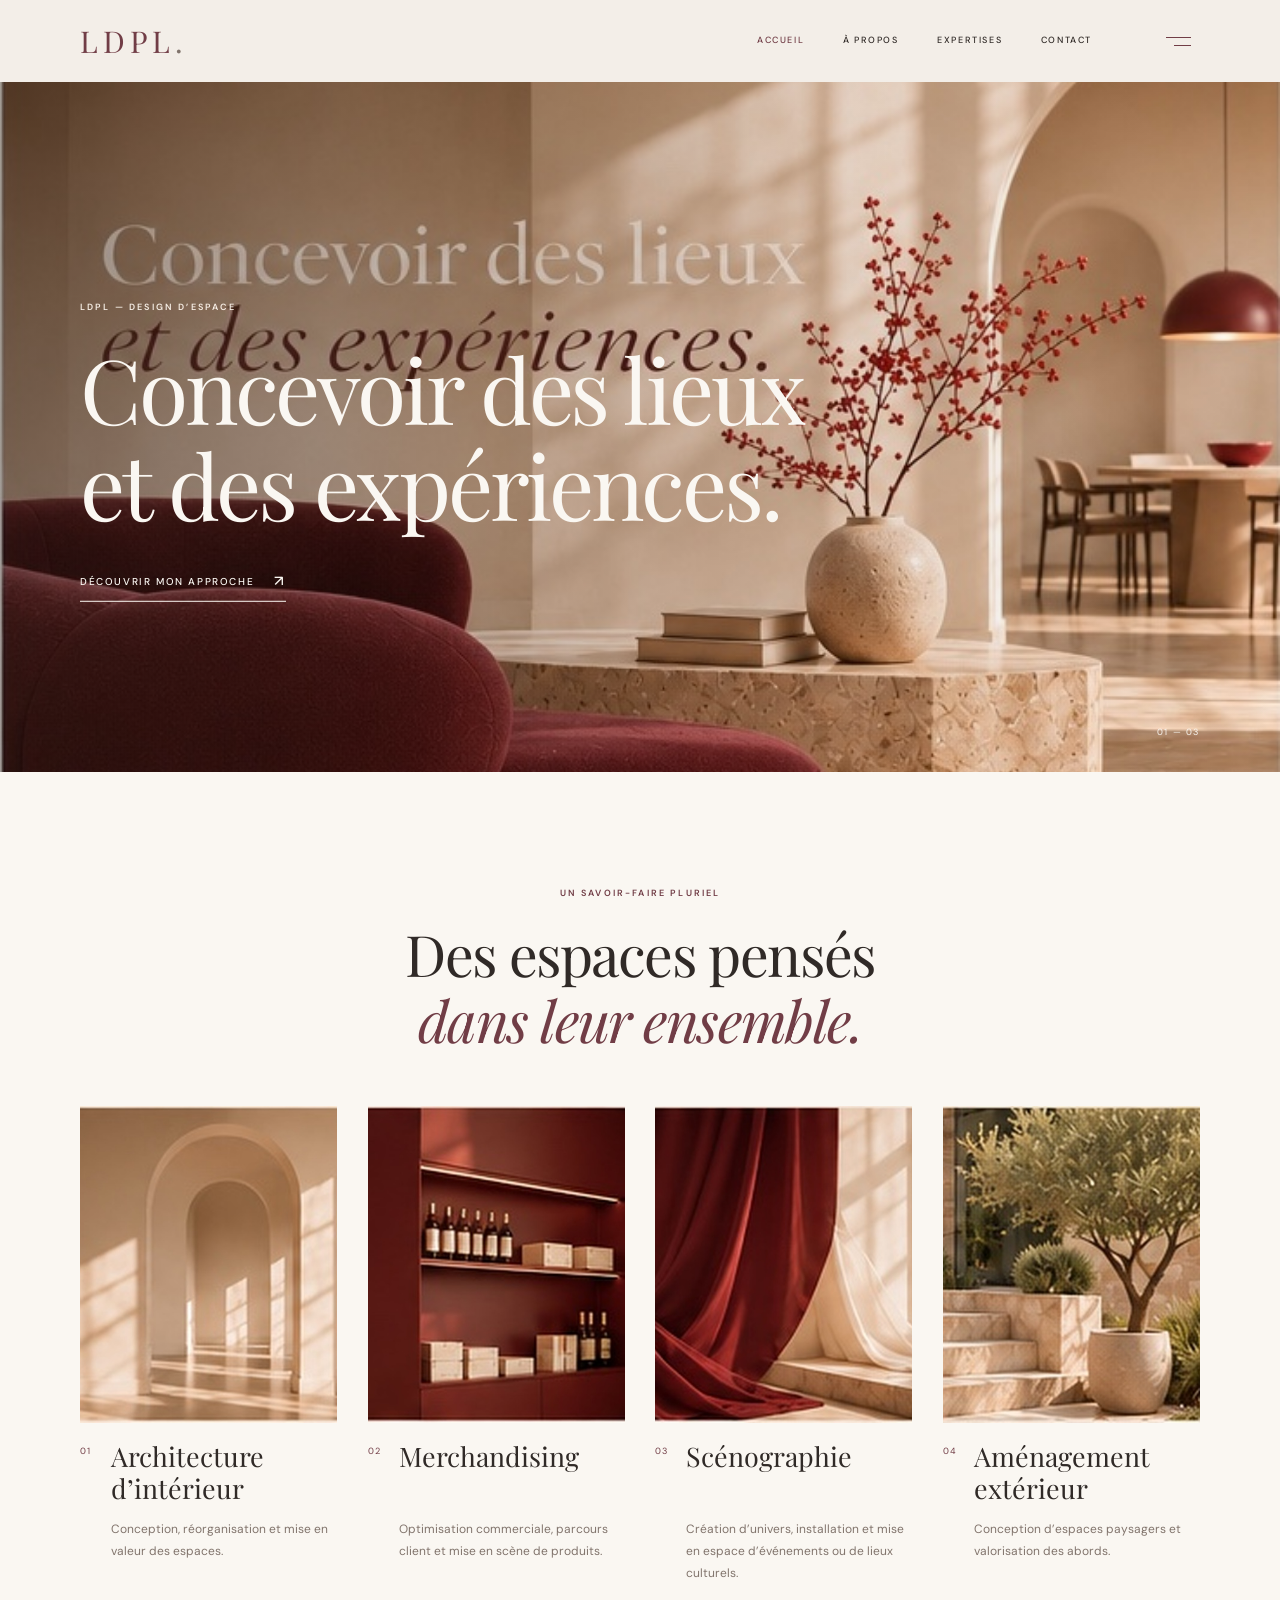
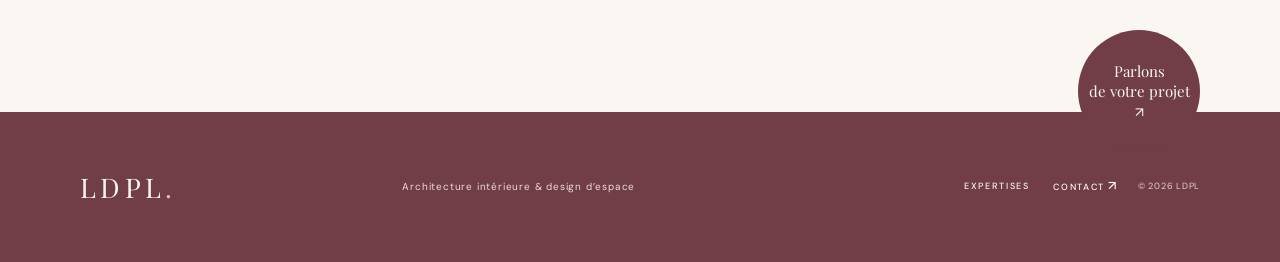
==== commit 450d61aa: "Fix mobile image fallback, contact form UX, navigation, and responsive layout" ====
--- a/index.html
+++ b/index.html
@@ -16,24 +16,24 @@
   <header class="site-header">
     <a class="wordmark" href="index.html" aria-label="LDPL, accueil">LDPL<span>.</span></a>
     <nav class="desktop-nav" aria-label="Navigation principale">
-      <a href="index.html" aria-current="page">Accueil</a><a href="a-propos.html">À propos</a><a href="contact.html">Contact</a>
+      <a href="index.html" aria-current="page">Accueil</a><a href="a-propos.html">À propos</a><a href="index.html#expertises">Expertises</a><a href="contact.html">Contact</a>
     </nav>
     <button class="menu-toggle" type="button" aria-label="Ouvrir le menu" aria-expanded="false" aria-controls="site-menu"><span></span><span></span></button>
   </header>
   <div class="menu-overlay" id="site-menu" hidden>
     <button class="menu-close" type="button" aria-label="Fermer le menu"><span></span><span></span></button>
     <a class="menu-brand" href="index.html">LDPL<span>.</span></a>
-    <nav class="overlay-nav" aria-label="Menu principal"><a href="index.html" aria-current="page">Accueil</a><a href="a-propos.html">À propos</a><a href="contact.html">Contact</a></nav>
+    <nav class="overlay-nav" aria-label="Menu principal"><a href="index.html" aria-current="page">Accueil</a><a href="a-propos.html">À propos</a><a href="index.html#expertises">Expertises</a><a href="contact.html">Contact</a></nav>
     <p class="menu-note">Architecture intérieure · Design d’espace</p>
   </div>
   <main>
     <section class="home-hero" aria-labelledby="hero-title">
-      <picture class="hero-picture"><source media="(max-width: 600px)" srcset="accueil-hero-mobile.jpg"><img class="hero-image" src="accueil-hero.jpg" alt="Intérieur contemporain aux tons chauds et matières naturelles" fetchpriority="high"></picture>
-      <div class="hero-shade"></div>
+      <img class="hero-image" src="accueil-hero.jpg" alt="Intérieur contemporain aux tons chauds et matières naturelles" fetchpriority="high">
+      <div class="hero-shade" aria-hidden="true"></div>
       <div class="hero-copy"><p class="eyebrow light">LDPL — DESIGN D’ESPACE</p><h1 id="hero-title">Concevoir des lieux<br>et des expériences.</h1><a class="text-link light-link" href="a-propos.html">Découvrir mon approche <span aria-hidden="true">↗</span></a></div>
-      <span class="hero-index">01 — 03</span>
+      <span class="hero-index" aria-hidden="true">01 — 03</span>
     </section>
-    <section class="expertise-section" aria-labelledby="expertise-title">
+    <section class="expertise-section" id="expertises" aria-labelledby="expertise-title">
       <div class="section-intro"><p class="eyebrow">UN SAVOIR-FAIRE PLURIEL</p><h2 id="expertise-title">Des espaces pensés<br><em>dans leur ensemble.</em></h2></div>
       <div class="expertise-grid">
         <article class="expertise-card"><img src="architecture-interieur.jpg" alt="Espace intérieur aux matières naturelles" loading="lazy"><div class="card-copy"><span class="card-number">01</span><h3>Architecture<br>d’intérieur</h3><p>Conception, réorganisation et mise en valeur des espaces.</p></div></article>
@@ -44,6 +44,6 @@
       <a class="round-link" href="contact.html" aria-label="Parlons de votre projet">Parlons<br>de votre projet <span aria-hidden="true">↗</span></a>
     </section>
   </main>
-  <footer class="site-footer"><a class="footer-mark" href="index.html">LDPL<span>.</span></a><p>Architecture intérieure & design d’espace</p><a class="footer-contact" href="contact.html">Un projet ? Écrivons-nous <span aria-hidden="true">↗</span></a><small>© <span data-year></span> LDPL</small></footer>
+  <footer class="site-footer"><a class="footer-mark" href="index.html">LDPL<span>.</span></a><p>Architecture intérieure & design d’espace</p><nav class="footer-nav" aria-label="Liens de pied de page"><a href="index.html#expertises">Expertises</a><a href="contact.html">Contact <span aria-hidden="true">↗</span></a></nav><small>© <span data-year></span> LDPL</small></footer>
 </body>
 </html>
--- a/style.css
+++ b/style.css
@@ -1,96 +1,99 @@
 :root{--cream:#f3eee8;--ivory:#faf7f2;--beige:#e6dcd1;--burgundy:#713d46;--ink:#302a27;--taupe:#81746c;--serif:'Playfair Display',Georgia,serif;--sans:'DM Sans',Arial,sans-serif;--gutter:clamp(22px,6.25vw,96px)}
 *,*::before,*::after{box-sizing:border-box}
-html{min-width:320px;scroll-behavior:smooth}
+html{min-width:320px;scroll-behavior:smooth;scroll-padding-top:20px}
 body{margin:0;background:var(--ivory);color:var(--ink);font-family:var(--sans);font-size:15px;line-height:1.75;-webkit-font-smoothing:antialiased}
 body.menu-open{overflow:hidden}
 a{color:inherit;text-decoration:none}
 button,input,select,textarea{font:inherit}
 button,a{-webkit-tap-highlight-color:transparent}
 img{display:block;max-width:100%}
+h1,h2,h3,p,figure{margin-top:0}
 .site-header{height:82px;padding:0 var(--gutter);display:flex;align-items:center;justify-content:space-between;background:var(--cream);position:relative;z-index:5}
 .wordmark,.footer-mark,.menu-brand{font-family:var(--serif);font-size:30px;letter-spacing:.16em;line-height:1;color:var(--burgundy)}
 .wordmark span,.footer-mark span,.menu-brand span{color:var(--taupe)}
-.desktop-nav{display:flex;gap:clamp(22px,4vw,58px);margin-left:auto;margin-right:clamp(30px,7vw,100px)}
-.desktop-nav a,.overlay-nav a{font-size:10px;font-weight:500;letter-spacing:.2em;text-transform:uppercase;transition:opacity .2s ease}
+.desktop-nav{display:flex;gap:clamp(15px,3vw,40px);margin-left:auto;margin-right:clamp(24px,5vw,75px)}
+.desktop-nav a,.footer-nav a{font-size:9px;font-weight:500;letter-spacing:.18em;text-transform:uppercase;transition:color .2s ease}
 .desktop-nav a:hover,.desktop-nav a[aria-current=page]{color:var(--burgundy)}
 .menu-toggle{width:44px;height:44px;border:0;background:transparent;display:grid;align-content:center;justify-items:end;gap:7px;cursor:pointer;padding:9px}
-.menu-toggle span{width:25px;height:1px;background:var(--burgundy);transition:transform .2s ease}
+.menu-toggle span{width:25px;height:1px;background:var(--burgundy)}
 .menu-toggle span:last-child{width:17px}
 .home-hero{position:relative;height:min(690px,76vw);min-height:520px;max-height:760px;overflow:hidden;background:var(--beige);color:var(--ivory)}
-.hero-picture,.hero-image{position:absolute;inset:0;width:100%;height:100%}
-.hero-image{object-fit:cover;object-position:center 55%}
+.hero-image{position:absolute;inset:0;width:100%;height:100%;object-fit:cover;object-position:center 55%}
 .hero-shade{position:absolute;inset:0;background:linear-gradient(90deg,rgba(33,25,23,.42),rgba(33,25,23,.08) 65%,transparent)}
 .hero-copy{position:absolute;z-index:1;left:var(--gutter);top:50%;transform:translateY(-42%);max-width:780px}
 .eyebrow{margin:0 0 25px;color:var(--burgundy);font-size:9px;font-weight:600;letter-spacing:.24em;line-height:1.5;text-transform:uppercase}
 .eyebrow.light{color:#f6eee5}
-h1,h2,h3,p,figure{margin-top:0}
 .hero-copy h1,.about-content h1,.contact-content h1{font-family:var(--serif);font-weight:400;letter-spacing:-.035em;line-height:1.08}
 .hero-copy h1{margin:0 0 32px;font-size:clamp(48px,7vw,92px)}
 .text-link{display:inline-flex;align-items:center;gap:20px;padding:8px 0 10px;border-bottom:1px solid currentColor;font-size:10px;font-weight:500;letter-spacing:.16em;text-transform:uppercase}
-.text-link span,.footer-contact span{font-size:16px;line-height:1}
+.text-link span,.footer-nav span{font-size:15px;line-height:1}
 .light-link{color:var(--ivory)}
 .dark-link{color:var(--burgundy)}
 .hero-index{position:absolute;right:var(--gutter);bottom:31px;font-size:9px;letter-spacing:.18em}
-.expertise-section{position:relative;padding:clamp(76px,10vw,140px) var(--gutter) clamp(90px,11vw,155px);background:var(--ivory)}
-.section-intro{text-align:center;margin:0 auto 62px}
+.expertise-section{position:relative;padding:clamp(74px,9vw,125px) var(--gutter) clamp(86px,10vw,138px);background:var(--ivory)}
+.section-intro{text-align:center;margin:0 auto 54px}
 .section-intro .eyebrow{margin-bottom:19px}
 .section-intro h2{margin-bottom:0;font:400 clamp(35px,4.7vw,57px)/1.16 var(--serif);letter-spacing:-.025em}
 .section-intro em,.about-content h1 em,.contact-content h1 em{font-weight:400;color:var(--burgundy)}
 .expertise-grid{display:grid;grid-template-columns:repeat(4,minmax(0,1fr));gap:clamp(17px,2.4vw,36px)}
 .expertise-card{min-width:0}
-.expertise-card img{width:100%;aspect-ratio:3/3.7;object-fit:cover;background:var(--beige)}
-.card-copy{position:relative;padding:21px 0 0 31px}
-.card-number{position:absolute;left:0;top:24px;color:var(--burgundy);font-size:9px;letter-spacing:.1em}
-.card-copy h3{min-height:2.55em;margin-bottom:12px;font:400 clamp(21px,2.1vw,28px)/1.18 var(--serif)}
+.expertise-card img{width:100%;aspect-ratio:3/3.7;object-fit:cover;object-position:center;background:var(--beige)}
+.card-copy{position:relative;padding:18px 0 0 31px}
+.card-number{position:absolute;left:0;top:21px;color:var(--burgundy);font-size:9px;letter-spacing:.1em}
+.card-copy h3{min-height:2.55em;margin-bottom:10px;font:400 clamp(21px,2.1vw,28px)/1.18 var(--serif)}
 .card-copy p{max-width:275px;margin:0;color:var(--taupe);font-size:12px;line-height:1.8}
 .round-link{position:absolute;right:var(--gutter);bottom:-40px;z-index:2;width:122px;height:122px;border-radius:50%;display:flex;flex-direction:column;justify-content:center;align-items:center;gap:2px;background:var(--burgundy);color:var(--ivory);font:400 15px/1.35 var(--serif);text-align:center;transition:transform .2s ease}
 .round-link span{font:14px var(--sans)}.round-link:hover{transform:translateY(-4px)}
-.site-footer{min-height:166px;padding:34px var(--gutter);display:grid;grid-template-columns:1fr 1.5fr 1fr auto;align-items:center;gap:24px;background:var(--burgundy);color:var(--ivory)}
+.site-footer{min-height:150px;padding:32px var(--gutter);display:grid;grid-template-columns:1fr 1.3fr 1fr auto;align-items:center;gap:20px;background:var(--burgundy);color:var(--ivory)}
 .footer-mark{color:var(--ivory);font-size:27px}.footer-mark span{color:#d8bfc0}
 .site-footer p{margin:0;color:#eaded8;font-size:10px;letter-spacing:.08em}
-.footer-contact{display:flex;align-items:center;gap:15px;justify-self:end;font-size:9px;letter-spacing:.14em;text-transform:uppercase}
+.footer-nav{display:flex;align-items:center;justify-self:end;gap:24px}
+.footer-nav a{white-space:nowrap}.footer-nav a:hover{color:#eaded8}
+.footer-nav span{font-size:13px}
 .site-footer small{font-size:9px;letter-spacing:.08em;color:#e3d1ca}
-.editorial-page{background:var(--cream)}
+.editorial-page,.contact-page{background:var(--cream)}
 .about-layout,.contact-layout{position:relative;min-height:min(760px,calc(100vh - 82px));display:grid;grid-template-columns:minmax(0,.92fr) minmax(0,1.08fr);align-items:stretch}
-.about-content,.contact-content{display:flex;flex-direction:column;justify-content:center;padding:clamp(50px,8vw,118px) clamp(30px,8vw,120px) clamp(60px,8vw,110px) var(--gutter)}
-.about-content .eyebrow,.contact-content .eyebrow{margin-bottom:27px}
-.about-content h1,.contact-content h1{margin:0 0 31px;font-size:clamp(44px,5.2vw,70px)}
-.fine-rule{display:block;width:52px;height:1px;margin:0 0 27px;background:var(--burgundy)}
-.about-content>p:not(.eyebrow),.contact-intro{max-width:480px;margin:0 0 19px;color:#625750;font-size:14px;line-height:1.95}
-.about-content .text-link{align-self:flex-start;margin-top:16px;color:var(--burgundy)}
-.about-image,.contact-image{position:relative;min-width:0;min-height:560px;margin:0;background:var(--beige);overflow:hidden}
+.about-content,.contact-content{display:flex;flex-direction:column;justify-content:center;padding:clamp(46px,7vw,100px) clamp(28px,6vw,90px) clamp(56px,7vw,100px) var(--gutter)}
+.about-content .eyebrow,.contact-content .eyebrow{margin-bottom:24px}
+.about-content h1,.contact-content h1{margin:0 0 25px;font-size:clamp(42px,5vw,66px)}
+.fine-rule{display:block;width:52px;height:1px;margin:0 0 24px;background:var(--burgundy)}
+.about-content>p:not(.eyebrow),.contact-intro{max-width:480px;margin:0 0 16px;color:#625750;font-size:14px;line-height:1.9}
+.about-content .text-link{align-self:flex-start;margin-top:12px;color:var(--burgundy)}
+.about-image,.contact-image{position:relative;min-width:0;min-height:540px;margin:0;background:var(--beige);overflow:hidden}
 .about-image img,.contact-image img{width:100%;height:100%;position:absolute;inset:0;object-fit:cover;object-position:center}
+.about-image img{object-position:center 48%}
+.contact-image img{object-position:center 48%}
 .about-image figcaption,.contact-image figcaption{position:absolute;right:24px;bottom:20px;color:white;font-size:9px;letter-spacing:.16em;text-transform:uppercase;text-shadow:0 1px 10px #0008}
-.page-index{position:absolute;bottom:27px;left:var(--gutter);color:var(--taupe);font-size:9px;letter-spacing:.14em}
-.contact-page{background:var(--cream)}
+.page-index{position:absolute;bottom:25px;left:var(--gutter);color:var(--taupe);font-size:9px;letter-spacing:.14em}
 .contact-layout{grid-template-columns:minmax(0,1.02fr) minmax(0,.98fr)}
-.contact-content{padding-top:55px;padding-bottom:72px}
-.contact-content h1{margin-bottom:20px}
-.contact-intro{max-width:440px;margin-bottom:21px}
-.contact-form{width:100%;max-width:500px;display:grid;gap:13px}
-.contact-form label{display:grid;gap:5px;color:#625750;font-size:9px;font-weight:600;letter-spacing:.12em;text-transform:uppercase}
-.form-row{display:grid;grid-template-columns:1fr 1fr;gap:16px}
-.contact-form input,.contact-form select,.contact-form textarea{width:100%;min-height:41px;padding:8px 1px;border:0;border-bottom:1px solid #b9aaa0;border-radius:0;background:transparent;color:var(--ink);font-size:13px;letter-spacing:normal;text-transform:none;outline:none}
-.contact-form textarea{min-height:75px;resize:vertical}
-.contact-form input:focus,.contact-form select:focus,.contact-form textarea:focus{border-bottom-color:var(--burgundy);box-shadow:0 1px 0 var(--burgundy)}
+.contact-content{padding-top:45px;padding-bottom:58px}
+.contact-content h1{margin-bottom:17px}
+.contact-intro{max-width:440px;margin-bottom:16px}
+.contact-form{width:100%;max-width:500px;display:grid;gap:11px}
+.contact-form label{display:grid;gap:5px;color:#544940;font-size:9px;font-weight:600;letter-spacing:.12em;text-transform:uppercase}
+.form-row{display:grid;grid-template-columns:1fr 1fr;gap:15px}
+.contact-form input,.contact-form select,.contact-form textarea{display:block;width:100%;min-width:0;min-height:43px;padding:9px 11px;border:1px solid #c9b9ae;border-radius:0;background:var(--ivory);color:var(--ink);font-size:13px;letter-spacing:normal;text-transform:none;outline:none;appearance:none}
+.contact-form select{padding-right:34px;background-image:linear-gradient(45deg,transparent 50%,var(--burgundy) 50%),linear-gradient(135deg,var(--burgundy) 50%,transparent 50%);background-position:calc(100% - 15px) 18px,calc(100% - 10px) 18px;background-repeat:no-repeat;background-size:5px 5px,5px 5px}
+.contact-form textarea{min-height:76px;resize:vertical}
+.contact-form input:focus,.contact-form select:focus,.contact-form textarea:focus{border-color:var(--burgundy);box-shadow:0 0 0 2px rgb(113 61 70 / 12%)}
 .contact-form select:invalid{color:var(--taupe)}
-.submit-button{width:100%;min-height:48px;margin-top:4px;padding:12px 18px;display:flex;align-items:center;justify-content:space-between;border:0;background:var(--burgundy);color:var(--ivory);font-size:10px;font-weight:500;letter-spacing:.18em;text-transform:uppercase;cursor:pointer}
-.submit-button span{font-size:16px}
-.submit-button:hover{background:#5e3038}
-.form-note{margin:0;padding:12px 14px;border-left:2px solid var(--burgundy);background:#eee5dc;color:#5e514a;font-size:10px;line-height:1.7}
+.submit-button{width:100%;min-height:48px;margin-top:1px;padding:12px 18px;display:flex;align-items:center;justify-content:space-between;border:0;background:var(--burgundy);color:var(--ivory);font-size:10px;font-weight:500;letter-spacing:.18em;text-transform:uppercase;cursor:pointer}
+.submit-button span{font-size:15px}.submit-button:hover{background:#5e3038}.submit-button:disabled{opacity:.7;cursor:wait}
+.form-status{margin:0;padding:10px 12px;border-left:2px solid var(--burgundy);background:#eee5dc;color:#5e514a;font-size:11px;line-height:1.7}
+.form-status[hidden]{display:none}
 .menu-overlay{position:fixed;inset:0;z-index:20;padding:clamp(30px,7vw,90px) var(--gutter);display:flex;flex-direction:column;justify-content:center;background:var(--burgundy);color:var(--ivory)}
 .menu-overlay[hidden]{display:none}
-.menu-close{position:absolute;top:21px;right:var(--gutter);width:46px;height:46px;border:0;background:transparent;cursor:pointer}
+.menu-close{position:absolute;top:17px;right:var(--gutter);width:46px;height:46px;border:0;background:transparent;cursor:pointer}
 .menu-close span{position:absolute;left:10px;top:22px;width:26px;height:1px;background:var(--ivory);transform:rotate(45deg)}
 .menu-close span+span{transform:rotate(-45deg)}
 .menu-brand{position:absolute;top:31px;left:var(--gutter);color:var(--ivory)}
-.overlay-nav{display:grid;gap:12px;max-width:780px;margin-left:clamp(0px,8vw,120px)}
-.overlay-nav a{width:fit-content;font:400 clamp(44px,8vw,96px)/1.2 var(--serif);letter-spacing:-.03em;text-transform:none}
+.overlay-nav{display:grid;gap:6px;max-width:780px;margin-left:clamp(0px,8vw,120px)}
+.overlay-nav a{width:fit-content;font:400 clamp(42px,7vw,82px)/1.15 var(--serif);letter-spacing:-.03em}
 .overlay-nav a:hover{opacity:.68}.overlay-nav a[aria-current=page]{color:#e4cec7}
 .menu-note{position:absolute;bottom:25px;left:var(--gutter);margin:0;color:#e4cec7;font-size:9px;letter-spacing:.17em;text-transform:uppercase}
 :focus-visible{outline:2px solid #b9858a;outline-offset:4px}
 @media (min-width:1400px){.home-hero{height:760px}.expertise-grid{gap:38px}}
-@media (max-width:900px){.site-header{height:74px}.about-layout,.contact-layout{min-height:auto;grid-template-columns:1fr 1fr}.about-content,.contact-content{padding:62px 7vw 70px var(--gutter)}.about-image,.contact-image{min-height:600px}.contact-content h1,.about-content h1{font-size:clamp(42px,6vw,58px)}.expertise-grid{grid-template-columns:repeat(2,minmax(0,1fr));row-gap:42px}.expertise-card img{aspect-ratio:1/1.08}.card-copy h3{font-size:27px}.site-footer{grid-template-columns:1fr 1.3fr auto;row-gap:14px}.site-footer small{grid-column:1/-1}}
-@media (max-width:600px){:root{--gutter:23px}.site-header{height:70px}.wordmark{font-size:27px}.desktop-nav{display:none}.menu-toggle{margin-right:-9px}.home-hero{height:calc(87svh - 70px);min-height:570px;max-height:760px}.hero-image{object-position:61% center}.hero-shade{background:linear-gradient(90deg,rgba(33,25,23,.47),rgba(33,25,23,.12) 90%)}.hero-copy{left:var(--gutter);right:var(--gutter);top:51%;transform:translateY(-42%)}.eyebrow{font-size:8px;letter-spacing:.2em}.hero-copy .eyebrow{margin-bottom:21px}.hero-copy h1{max-width:490px;margin-bottom:27px;font-size:clamp(43px,11.3vw,59px);line-height:1.08}.text-link{gap:13px;font-size:9px;letter-spacing:.13em}.hero-index{right:var(--gutter);bottom:22px}.expertise-section{padding:78px var(--gutter) 105px}.section-intro{margin-bottom:38px;text-align:left}.section-intro h2{font-size:40px}.expertise-grid{grid-template-columns:1fr;gap:34px}.expertise-card img{aspect-ratio:1.12/1}.card-copy{padding-top:17px}.card-number{top:20px}.card-copy h3{min-height:0;margin-bottom:8px;font-size:27px}.card-copy p{max-width:340px;font-size:12px}.round-link{right:var(--gutter);bottom:-35px;width:102px;height:102px;font-size:13px}.site-footer{min-height:0;padding:34px var(--gutter) 29px;grid-template-columns:1fr auto;gap:16px}.footer-mark{font-size:25px}.site-footer p{grid-column:1/-1;grid-row:2;font-size:9px}.footer-contact{grid-column:1/-1;grid-row:3;justify-self:start;margin-top:5px}.site-footer small{grid-column:2;grid-row:1;justify-self:end;font-size:8px}.about-layout,.contact-layout{display:flex;flex-direction:column}.about-content,.contact-content{order:1;padding:52px var(--gutter) 42px}.about-content h1,.contact-content h1{margin-bottom:24px;font-size:clamp(43px,11vw,54px)}.about-content>p:not(.eyebrow),.contact-intro{font-size:13px;line-height:1.85}.about-image,.contact-image{order:2;width:100%;min-height:0;height:clamp(340px,100vw,470px)}.about-image img,.contact-image img{object-position:center}.about-content .text-link{margin-top:7px}.page-index{display:none}.contact-content{padding-bottom:44px}.contact-form{gap:12px}.form-row{gap:12px}.contact-form label{font-size:8px}.contact-form input,.contact-form select,.contact-form textarea{font-size:14px}.contact-form input,.contact-form select{min-height:43px}.contact-form textarea{min-height:84px}.form-note{font-size:9px}.contact-image{margin:0}.menu-overlay{padding-top:90px;padding-bottom:70px}.overlay-nav{margin-left:0;gap:14px}.overlay-nav a{font-size:clamp(48px,13vw,68px)}}
-@media (max-width:380px){:root{--gutter:19px}.hero-copy h1{font-size:42px}.form-row{grid-template-columns:1fr;gap:10px}.contact-content{padding-top:45px}}
+@media (max-width:900px){.desktop-nav{gap:16px;margin-right:24px}.desktop-nav a{font-size:8px;letter-spacing:.14em}.about-layout,.contact-layout{min-height:auto;grid-template-columns:1fr 1fr}.about-content,.contact-content{padding:52px 5vw 58px var(--gutter)}.about-image,.contact-image{min-height:540px}.contact-content h1,.about-content h1{font-size:clamp(40px,5vw,55px)}.expertise-grid{grid-template-columns:repeat(2,minmax(0,1fr));row-gap:36px}.expertise-card img{aspect-ratio:1/1.08}.card-copy h3{font-size:26px}.site-footer{grid-template-columns:1fr 1.1fr auto;row-gap:12px}.site-footer small{grid-column:1/-1}}
+@media (max-width:700px){.desktop-nav{display:none}.site-header{height:72px}.home-hero{height:clamp(500px,78svh,690px);min-height:0}.hero-image{object-position:61% center}.hero-shade{background:linear-gradient(90deg,rgba(33,25,23,.47),rgba(33,25,23,.12) 90%)}.hero-copy{left:var(--gutter);right:var(--gutter);top:50%;transform:translateY(-42%)}.eyebrow{font-size:8px;letter-spacing:.2em}.hero-copy .eyebrow{margin-bottom:19px}.hero-copy h1{max-width:490px;margin-bottom:26px;font-size:clamp(43px,11vw,59px);line-height:1.08}.text-link{gap:13px;font-size:9px;letter-spacing:.13em}.hero-index{right:var(--gutter);bottom:22px}.expertise-section{padding:64px var(--gutter) 88px}.section-intro{margin-bottom:30px;text-align:left}.section-intro h2{font-size:clamp(36px,9.8vw,43px)}.expertise-grid{grid-template-columns:1fr;gap:27px}.expertise-card img{aspect-ratio:1.18/1}.card-copy{padding:14px 0 0 28px}.card-number{top:18px}.card-copy h3{min-height:0;margin-bottom:7px;font-size:25px}.card-copy p{max-width:360px;font-size:12px}.round-link{right:var(--gutter);bottom:-31px;width:96px;height:96px;font-size:12px}.site-footer{min-height:0;padding:27px var(--gutter) 24px;grid-template-columns:1fr auto;gap:12px}.footer-mark{font-size:24px}.site-footer p{grid-column:1/-1;grid-row:2;font-size:9px}.footer-nav{grid-column:1/-1;grid-row:3;justify-self:start;gap:18px}.footer-nav a{font-size:8px}.site-footer small{grid-column:2;grid-row:1;justify-self:end;font-size:8px}.about-layout,.contact-layout{display:flex;flex-direction:column;min-height:0}.about-content,.contact-content{order:1;padding:44px var(--gutter) 33px}.about-content .eyebrow,.contact-content .eyebrow{margin-bottom:18px}.about-content h1,.contact-content h1{margin-bottom:19px;font-size:clamp(40px,10.6vw,52px)}.fine-rule{margin-bottom:18px}.about-content>p:not(.eyebrow),.contact-intro{font-size:13px;line-height:1.82}.about-content>p:not(.eyebrow){margin-bottom:12px}.about-content .text-link{margin-top:8px}.about-image,.contact-image{order:2;width:100%;min-height:0;height:clamp(305px,84vw,410px)}.about-image img{object-position:center 48%}.contact-image img{object-position:center 48%}.about-image figcaption,.contact-image figcaption{right:18px;bottom:16px;font-size:8px}.page-index{display:none}.contact-content{padding-bottom:32px}.contact-intro{margin-bottom:13px}.contact-form{gap:9px}.form-row{gap:12px}.contact-form label{gap:4px;font-size:8px}.contact-form input,.contact-form select,.contact-form textarea{min-height:43px;padding:8px 10px;font-size:14px}.contact-form textarea{min-height:78px}.submit-button{min-height:46px}.form-status{font-size:10px}.menu-overlay{padding-top:84px;padding-bottom:66px}.overlay-nav{margin-left:0;gap:6px}.overlay-nav a{font-size:clamp(42px,11.4vw,65px)}}
+@media (max-width:380px){:root{--gutter:20px}.hero-copy h1{font-size:42px}.form-row{grid-template-columns:1fr;gap:9px}.contact-content{padding-top:39px}.expertise-section{padding-top:56px}.expertise-card img{aspect-ratio:1.08/1}}
 @media (prefers-reduced-motion:reduce){*,*::before,*::after{scroll-behavior:auto!important;transition:none!important}}
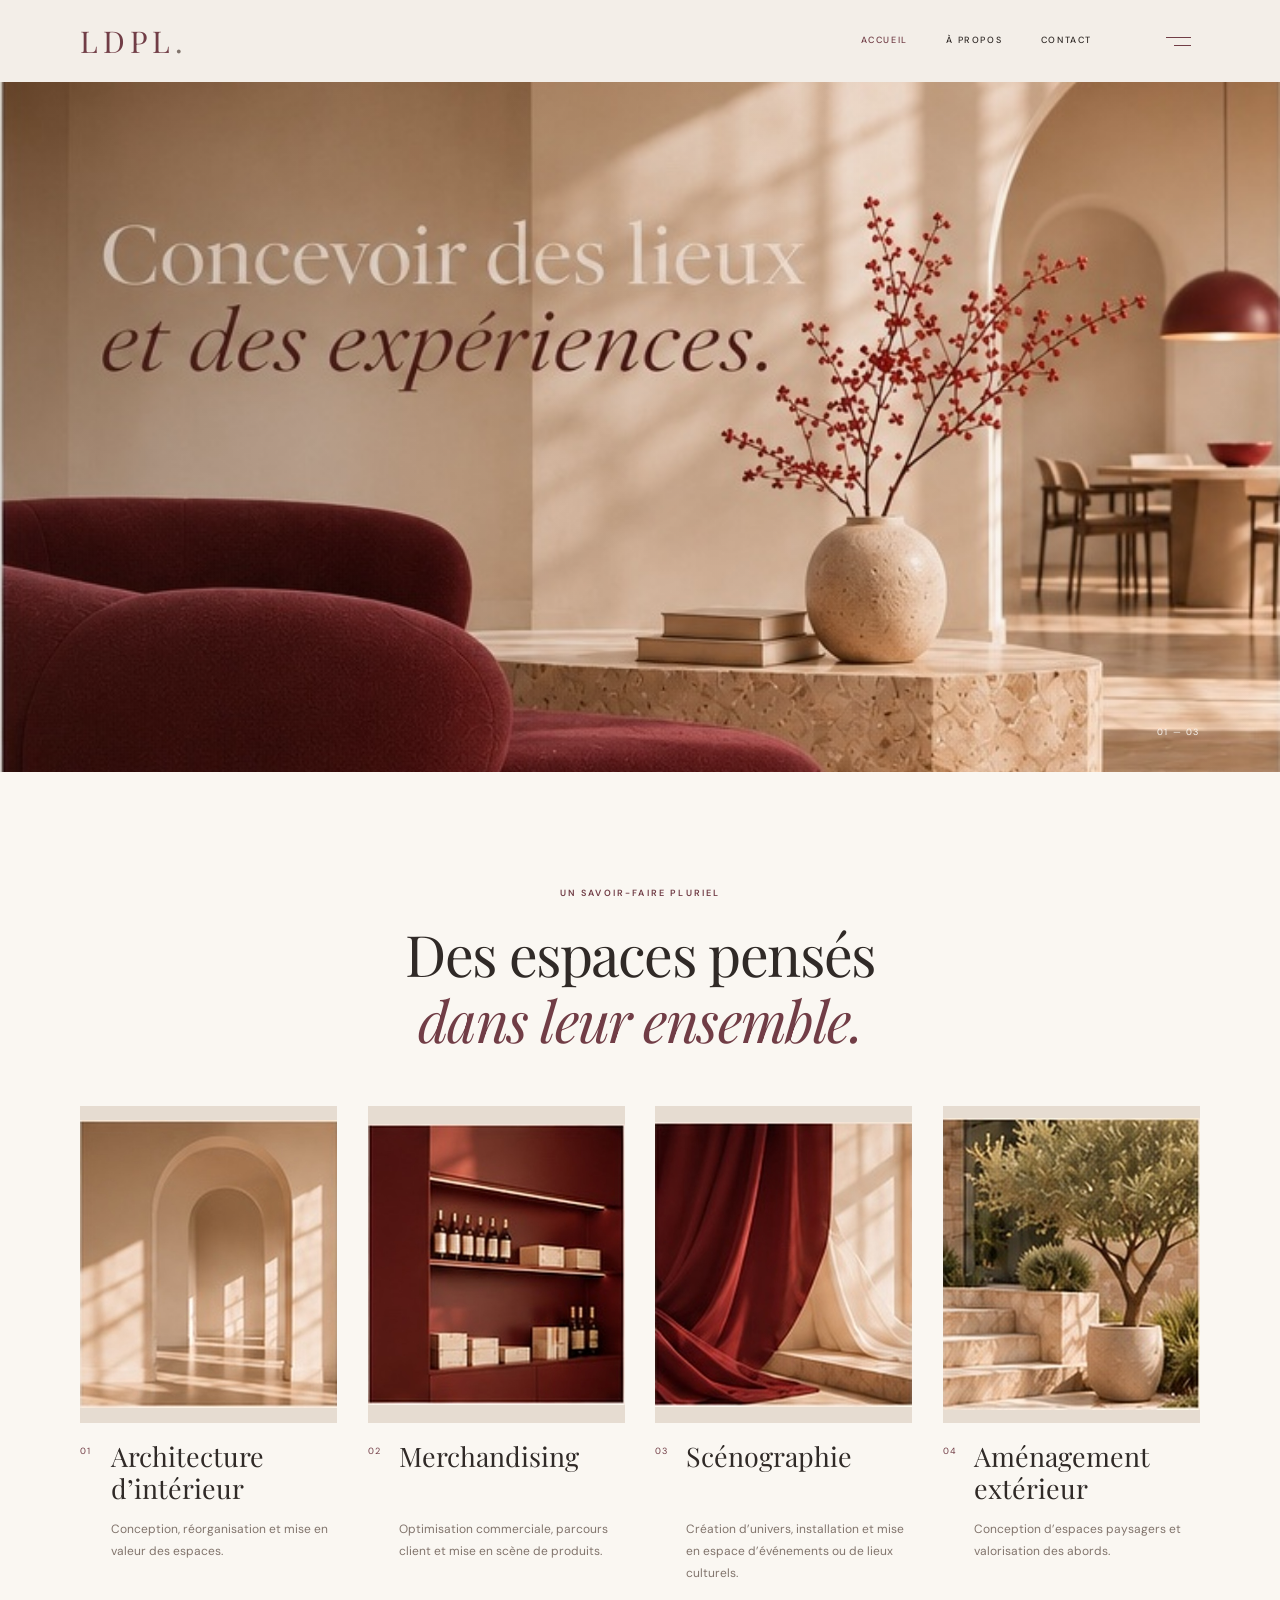
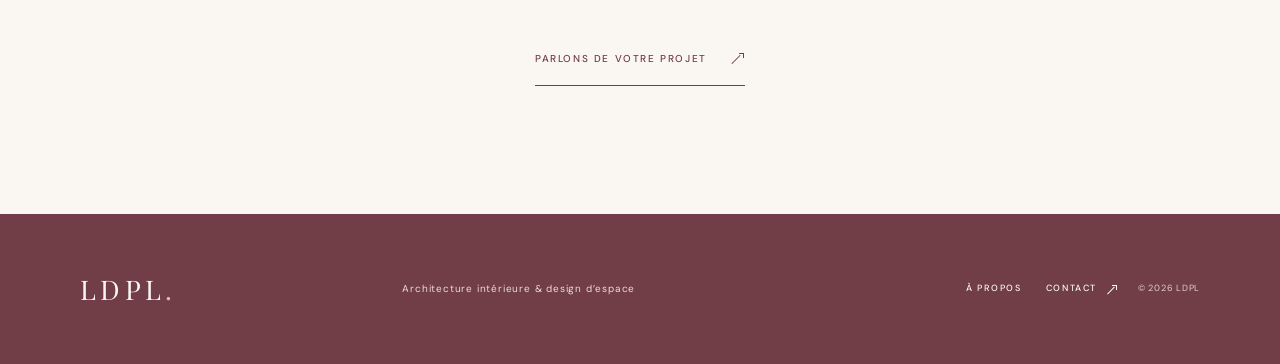
==== commit 2f0cba2a: "Refine LDPL navigation, hero, imagery display and mobile layout" ====
--- a/index.html
+++ b/index.html
@@ -16,34 +16,40 @@
   <header class="site-header">
     <a class="wordmark" href="index.html" aria-label="LDPL, accueil">LDPL<span>.</span></a>
     <nav class="desktop-nav" aria-label="Navigation principale">
-      <a href="index.html" aria-current="page">Accueil</a><a href="a-propos.html">À propos</a><a href="index.html#expertises">Expertises</a><a href="contact.html">Contact</a>
+      <a href="index.html" aria-current="page">Accueil</a>
+      <a href="a-propos.html">À propos</a>
+      <a href="contact.html">Contact</a>
     </nav>
     <button class="menu-toggle" type="button" aria-label="Ouvrir le menu" aria-expanded="false" aria-controls="site-menu"><span></span><span></span></button>
   </header>
   <div class="menu-overlay" id="site-menu" hidden>
     <button class="menu-close" type="button" aria-label="Fermer le menu"><span></span><span></span></button>
     <a class="menu-brand" href="index.html">LDPL<span>.</span></a>
-    <nav class="overlay-nav" aria-label="Menu principal"><a href="index.html" aria-current="page">Accueil</a><a href="a-propos.html">À propos</a><a href="index.html#expertises">Expertises</a><a href="contact.html">Contact</a></nav>
+    <nav class="overlay-nav" aria-label="Menu principal">
+      <a href="index.html" aria-current="page">Accueil</a>
+      <a href="a-propos.html">À propos</a>
+      <a href="contact.html">Contact</a>
+    </nav>
     <p class="menu-note">Architecture intérieure · Design d’espace</p>
   </div>
   <main>
     <section class="home-hero" aria-labelledby="hero-title">
-      <img class="hero-image" src="accueil-hero.jpg" alt="Intérieur contemporain aux tons chauds et matières naturelles" fetchpriority="high">
+      <img class="hero-image" src="accueil-hero.jpg" alt="Photographie de la maquette LDPL : intérieur contemporain aux tons chauds et matières naturelles, avec le titre Concevoir des lieux et des expériences intégré au visuel." fetchpriority="high">
       <div class="hero-shade" aria-hidden="true"></div>
-      <div class="hero-copy"><p class="eyebrow light">LDPL — DESIGN D’ESPACE</p><h1 id="hero-title">Concevoir des lieux<br>et des expériences.</h1><a class="text-link light-link" href="a-propos.html">Découvrir mon approche <span aria-hidden="true">↗</span></a></div>
+      <h1 class="visually-hidden" id="hero-title">Concevoir des lieux et des expériences.</h1>
       <span class="hero-index" aria-hidden="true">01 — 03</span>
     </section>
     <section class="expertise-section" id="expertises" aria-labelledby="expertise-title">
       <div class="section-intro"><p class="eyebrow">UN SAVOIR-FAIRE PLURIEL</p><h2 id="expertise-title">Des espaces pensés<br><em>dans leur ensemble.</em></h2></div>
       <div class="expertise-grid">
-        <article class="expertise-card"><img src="architecture-interieur.jpg" alt="Espace intérieur aux matières naturelles" loading="lazy"><div class="card-copy"><span class="card-number">01</span><h3>Architecture<br>d’intérieur</h3><p>Conception, réorganisation et mise en valeur des espaces.</p></div></article>
-        <article class="expertise-card"><img src="merchandising.jpg" alt="Mise en scène soignée d’un espace commercial" loading="lazy"><div class="card-copy"><span class="card-number">02</span><h3>Merchandising</h3><p>Optimisation commerciale, parcours client et mise en scène de produits.</p></div></article>
-        <article class="expertise-card"><img src="scenographie.jpg" alt="Composition scénographique dans un lieu culturel" loading="lazy"><div class="card-copy"><span class="card-number">03</span><h3>Scénographie</h3><p>Création d’univers, installation et mise en espace d’événements ou de lieux culturels.</p></div></article>
-        <article class="expertise-card"><img src="amenagement-exterieur.jpg" alt="Aménagement paysager aux lignes sobres" loading="lazy"><div class="card-copy"><span class="card-number">04</span><h3>Aménagement<br>extérieur</h3><p>Conception d’espaces paysagers et valorisation des abords.</p></div></article>
+        <article class="expertise-card"><div class="expertise-image"><img src="architecture-interieur.jpg" alt="Espace intérieur aux matières naturelles" loading="lazy"></div><div class="card-copy"><span class="card-number">01</span><h3>Architecture<br>d’intérieur</h3><p>Conception, réorganisation et mise en valeur des espaces.</p></div></article>
+        <article class="expertise-card"><div class="expertise-image"><img src="merchandising.jpg" alt="Mise en scène soignée d’un espace commercial" loading="lazy"></div><div class="card-copy"><span class="card-number">02</span><h3>Merchandising</h3><p>Optimisation commerciale, parcours client et mise en scène de produits.</p></div></article>
+        <article class="expertise-card"><div class="expertise-image"><img src="scenographie.jpg" alt="Composition scénographique dans un lieu culturel" loading="lazy"></div><div class="card-copy"><span class="card-number">03</span><h3>Scénographie</h3><p>Création d’univers, installation et mise en espace d’événements ou de lieux culturels.</p></div></article>
+        <article class="expertise-card"><div class="expertise-image"><img src="amenagement-exterieur.jpg" alt="Aménagement paysager aux lignes sobres" loading="lazy"></div><div class="card-copy"><span class="card-number">04</span><h3>Aménagement<br>extérieur</h3><p>Conception d’espaces paysagers et valorisation des abords.</p></div></article>
       </div>
-      <a class="round-link" href="contact.html" aria-label="Parlons de votre projet">Parlons<br>de votre projet <span aria-hidden="true">↗</span></a>
+      <a class="project-cta" href="contact.html">Parlons de votre projet <span class="arrow-icon" aria-hidden="true"></span></a>
     </section>
   </main>
-  <footer class="site-footer"><a class="footer-mark" href="index.html">LDPL<span>.</span></a><p>Architecture intérieure & design d’espace</p><nav class="footer-nav" aria-label="Liens de pied de page"><a href="index.html#expertises">Expertises</a><a href="contact.html">Contact <span aria-hidden="true">↗</span></a></nav><small>© <span data-year></span> LDPL</small></footer>
+  <footer class="site-footer"><a class="footer-mark" href="index.html">LDPL<span>.</span></a><p>Architecture intérieure & design d’espace</p><nav class="footer-nav" aria-label="Liens de pied de page"><a href="a-propos.html">À propos</a><a href="contact.html">Contact <span class="arrow-icon" aria-hidden="true"></span></a></nav><small>© <span data-year></span> LDPL</small></footer>
 </body>
 </html>
--- a/style.css
+++ b/style.css
@@ -1,99 +1,184 @@
-:root{--cream:#f3eee8;--ivory:#faf7f2;--beige:#e6dcd1;--burgundy:#713d46;--ink:#302a27;--taupe:#81746c;--serif:'Playfair Display',Georgia,serif;--sans:'DM Sans',Arial,sans-serif;--gutter:clamp(22px,6.25vw,96px)}
-*,*::before,*::after{box-sizing:border-box}
-html{min-width:320px;scroll-behavior:smooth;scroll-padding-top:20px}
-body{margin:0;background:var(--ivory);color:var(--ink);font-family:var(--sans);font-size:15px;line-height:1.75;-webkit-font-smoothing:antialiased}
-body.menu-open{overflow:hidden}
-a{color:inherit;text-decoration:none}
-button,input,select,textarea{font:inherit}
-button,a{-webkit-tap-highlight-color:transparent}
-img{display:block;max-width:100%}
-h1,h2,h3,p,figure{margin-top:0}
-.site-header{height:82px;padding:0 var(--gutter);display:flex;align-items:center;justify-content:space-between;background:var(--cream);position:relative;z-index:5}
-.wordmark,.footer-mark,.menu-brand{font-family:var(--serif);font-size:30px;letter-spacing:.16em;line-height:1;color:var(--burgundy)}
-.wordmark span,.footer-mark span,.menu-brand span{color:var(--taupe)}
-.desktop-nav{display:flex;gap:clamp(15px,3vw,40px);margin-left:auto;margin-right:clamp(24px,5vw,75px)}
-.desktop-nav a,.footer-nav a{font-size:9px;font-weight:500;letter-spacing:.18em;text-transform:uppercase;transition:color .2s ease}
-.desktop-nav a:hover,.desktop-nav a[aria-current=page]{color:var(--burgundy)}
-.menu-toggle{width:44px;height:44px;border:0;background:transparent;display:grid;align-content:center;justify-items:end;gap:7px;cursor:pointer;padding:9px}
-.menu-toggle span{width:25px;height:1px;background:var(--burgundy)}
-.menu-toggle span:last-child{width:17px}
-.home-hero{position:relative;height:min(690px,76vw);min-height:520px;max-height:760px;overflow:hidden;background:var(--beige);color:var(--ivory)}
-.hero-image{position:absolute;inset:0;width:100%;height:100%;object-fit:cover;object-position:center 55%}
-.hero-shade{position:absolute;inset:0;background:linear-gradient(90deg,rgba(33,25,23,.42),rgba(33,25,23,.08) 65%,transparent)}
-.hero-copy{position:absolute;z-index:1;left:var(--gutter);top:50%;transform:translateY(-42%);max-width:780px}
-.eyebrow{margin:0 0 25px;color:var(--burgundy);font-size:9px;font-weight:600;letter-spacing:.24em;line-height:1.5;text-transform:uppercase}
-.eyebrow.light{color:#f6eee5}
-.hero-copy h1,.about-content h1,.contact-content h1{font-family:var(--serif);font-weight:400;letter-spacing:-.035em;line-height:1.08}
-.hero-copy h1{margin:0 0 32px;font-size:clamp(48px,7vw,92px)}
-.text-link{display:inline-flex;align-items:center;gap:20px;padding:8px 0 10px;border-bottom:1px solid currentColor;font-size:10px;font-weight:500;letter-spacing:.16em;text-transform:uppercase}
-.text-link span,.footer-nav span{font-size:15px;line-height:1}
-.light-link{color:var(--ivory)}
-.dark-link{color:var(--burgundy)}
-.hero-index{position:absolute;right:var(--gutter);bottom:31px;font-size:9px;letter-spacing:.18em}
-.expertise-section{position:relative;padding:clamp(74px,9vw,125px) var(--gutter) clamp(86px,10vw,138px);background:var(--ivory)}
-.section-intro{text-align:center;margin:0 auto 54px}
-.section-intro .eyebrow{margin-bottom:19px}
-.section-intro h2{margin-bottom:0;font:400 clamp(35px,4.7vw,57px)/1.16 var(--serif);letter-spacing:-.025em}
-.section-intro em,.about-content h1 em,.contact-content h1 em{font-weight:400;color:var(--burgundy)}
-.expertise-grid{display:grid;grid-template-columns:repeat(4,minmax(0,1fr));gap:clamp(17px,2.4vw,36px)}
-.expertise-card{min-width:0}
-.expertise-card img{width:100%;aspect-ratio:3/3.7;object-fit:cover;object-position:center;background:var(--beige)}
-.card-copy{position:relative;padding:18px 0 0 31px}
-.card-number{position:absolute;left:0;top:21px;color:var(--burgundy);font-size:9px;letter-spacing:.1em}
-.card-copy h3{min-height:2.55em;margin-bottom:10px;font:400 clamp(21px,2.1vw,28px)/1.18 var(--serif)}
-.card-copy p{max-width:275px;margin:0;color:var(--taupe);font-size:12px;line-height:1.8}
-.round-link{position:absolute;right:var(--gutter);bottom:-40px;z-index:2;width:122px;height:122px;border-radius:50%;display:flex;flex-direction:column;justify-content:center;align-items:center;gap:2px;background:var(--burgundy);color:var(--ivory);font:400 15px/1.35 var(--serif);text-align:center;transition:transform .2s ease}
-.round-link span{font:14px var(--sans)}.round-link:hover{transform:translateY(-4px)}
-.site-footer{min-height:150px;padding:32px var(--gutter);display:grid;grid-template-columns:1fr 1.3fr 1fr auto;align-items:center;gap:20px;background:var(--burgundy);color:var(--ivory)}
-.footer-mark{color:var(--ivory);font-size:27px}.footer-mark span{color:#d8bfc0}
-.site-footer p{margin:0;color:#eaded8;font-size:10px;letter-spacing:.08em}
-.footer-nav{display:flex;align-items:center;justify-self:end;gap:24px}
-.footer-nav a{white-space:nowrap}.footer-nav a:hover{color:#eaded8}
-.footer-nav span{font-size:13px}
-.site-footer small{font-size:9px;letter-spacing:.08em;color:#e3d1ca}
-.editorial-page,.contact-page{background:var(--cream)}
-.about-layout,.contact-layout{position:relative;min-height:min(760px,calc(100vh - 82px));display:grid;grid-template-columns:minmax(0,.92fr) minmax(0,1.08fr);align-items:stretch}
-.about-content,.contact-content{display:flex;flex-direction:column;justify-content:center;padding:clamp(46px,7vw,100px) clamp(28px,6vw,90px) clamp(56px,7vw,100px) var(--gutter)}
-.about-content .eyebrow,.contact-content .eyebrow{margin-bottom:24px}
-.about-content h1,.contact-content h1{margin:0 0 25px;font-size:clamp(42px,5vw,66px)}
-.fine-rule{display:block;width:52px;height:1px;margin:0 0 24px;background:var(--burgundy)}
-.about-content>p:not(.eyebrow),.contact-intro{max-width:480px;margin:0 0 16px;color:#625750;font-size:14px;line-height:1.9}
-.about-content .text-link{align-self:flex-start;margin-top:12px;color:var(--burgundy)}
-.about-image,.contact-image{position:relative;min-width:0;min-height:540px;margin:0;background:var(--beige);overflow:hidden}
-.about-image img,.contact-image img{width:100%;height:100%;position:absolute;inset:0;object-fit:cover;object-position:center}
-.about-image img{object-position:center 48%}
-.contact-image img{object-position:center 48%}
-.about-image figcaption,.contact-image figcaption{position:absolute;right:24px;bottom:20px;color:white;font-size:9px;letter-spacing:.16em;text-transform:uppercase;text-shadow:0 1px 10px #0008}
-.page-index{position:absolute;bottom:25px;left:var(--gutter);color:var(--taupe);font-size:9px;letter-spacing:.14em}
-.contact-layout{grid-template-columns:minmax(0,1.02fr) minmax(0,.98fr)}
-.contact-content{padding-top:45px;padding-bottom:58px}
-.contact-content h1{margin-bottom:17px}
-.contact-intro{max-width:440px;margin-bottom:16px}
-.contact-form{width:100%;max-width:500px;display:grid;gap:11px}
-.contact-form label{display:grid;gap:5px;color:#544940;font-size:9px;font-weight:600;letter-spacing:.12em;text-transform:uppercase}
-.form-row{display:grid;grid-template-columns:1fr 1fr;gap:15px}
-.contact-form input,.contact-form select,.contact-form textarea{display:block;width:100%;min-width:0;min-height:43px;padding:9px 11px;border:1px solid #c9b9ae;border-radius:0;background:var(--ivory);color:var(--ink);font-size:13px;letter-spacing:normal;text-transform:none;outline:none;appearance:none}
-.contact-form select{padding-right:34px;background-image:linear-gradient(45deg,transparent 50%,var(--burgundy) 50%),linear-gradient(135deg,var(--burgundy) 50%,transparent 50%);background-position:calc(100% - 15px) 18px,calc(100% - 10px) 18px;background-repeat:no-repeat;background-size:5px 5px,5px 5px}
-.contact-form textarea{min-height:76px;resize:vertical}
-.contact-form input:focus,.contact-form select:focus,.contact-form textarea:focus{border-color:var(--burgundy);box-shadow:0 0 0 2px rgb(113 61 70 / 12%)}
-.contact-form select:invalid{color:var(--taupe)}
-.submit-button{width:100%;min-height:48px;margin-top:1px;padding:12px 18px;display:flex;align-items:center;justify-content:space-between;border:0;background:var(--burgundy);color:var(--ivory);font-size:10px;font-weight:500;letter-spacing:.18em;text-transform:uppercase;cursor:pointer}
-.submit-button span{font-size:15px}.submit-button:hover{background:#5e3038}.submit-button:disabled{opacity:.7;cursor:wait}
-.form-status{margin:0;padding:10px 12px;border-left:2px solid var(--burgundy);background:#eee5dc;color:#5e514a;font-size:11px;line-height:1.7}
-.form-status[hidden]{display:none}
-.menu-overlay{position:fixed;inset:0;z-index:20;padding:clamp(30px,7vw,90px) var(--gutter);display:flex;flex-direction:column;justify-content:center;background:var(--burgundy);color:var(--ivory)}
-.menu-overlay[hidden]{display:none}
-.menu-close{position:absolute;top:17px;right:var(--gutter);width:46px;height:46px;border:0;background:transparent;cursor:pointer}
-.menu-close span{position:absolute;left:10px;top:22px;width:26px;height:1px;background:var(--ivory);transform:rotate(45deg)}
-.menu-close span+span{transform:rotate(-45deg)}
-.menu-brand{position:absolute;top:31px;left:var(--gutter);color:var(--ivory)}
-.overlay-nav{display:grid;gap:6px;max-width:780px;margin-left:clamp(0px,8vw,120px)}
-.overlay-nav a{width:fit-content;font:400 clamp(42px,7vw,82px)/1.15 var(--serif);letter-spacing:-.03em}
-.overlay-nav a:hover{opacity:.68}.overlay-nav a[aria-current=page]{color:#e4cec7}
-.menu-note{position:absolute;bottom:25px;left:var(--gutter);margin:0;color:#e4cec7;font-size:9px;letter-spacing:.17em;text-transform:uppercase}
-:focus-visible{outline:2px solid #b9858a;outline-offset:4px}
-@media (min-width:1400px){.home-hero{height:760px}.expertise-grid{gap:38px}}
-@media (max-width:900px){.desktop-nav{gap:16px;margin-right:24px}.desktop-nav a{font-size:8px;letter-spacing:.14em}.about-layout,.contact-layout{min-height:auto;grid-template-columns:1fr 1fr}.about-content,.contact-content{padding:52px 5vw 58px var(--gutter)}.about-image,.contact-image{min-height:540px}.contact-content h1,.about-content h1{font-size:clamp(40px,5vw,55px)}.expertise-grid{grid-template-columns:repeat(2,minmax(0,1fr));row-gap:36px}.expertise-card img{aspect-ratio:1/1.08}.card-copy h3{font-size:26px}.site-footer{grid-template-columns:1fr 1.1fr auto;row-gap:12px}.site-footer small{grid-column:1/-1}}
-@media (max-width:700px){.desktop-nav{display:none}.site-header{height:72px}.home-hero{height:clamp(500px,78svh,690px);min-height:0}.hero-image{object-position:61% center}.hero-shade{background:linear-gradient(90deg,rgba(33,25,23,.47),rgba(33,25,23,.12) 90%)}.hero-copy{left:var(--gutter);right:var(--gutter);top:50%;transform:translateY(-42%)}.eyebrow{font-size:8px;letter-spacing:.2em}.hero-copy .eyebrow{margin-bottom:19px}.hero-copy h1{max-width:490px;margin-bottom:26px;font-size:clamp(43px,11vw,59px);line-height:1.08}.text-link{gap:13px;font-size:9px;letter-spacing:.13em}.hero-index{right:var(--gutter);bottom:22px}.expertise-section{padding:64px var(--gutter) 88px}.section-intro{margin-bottom:30px;text-align:left}.section-intro h2{font-size:clamp(36px,9.8vw,43px)}.expertise-grid{grid-template-columns:1fr;gap:27px}.expertise-card img{aspect-ratio:1.18/1}.card-copy{padding:14px 0 0 28px}.card-number{top:18px}.card-copy h3{min-height:0;margin-bottom:7px;font-size:25px}.card-copy p{max-width:360px;font-size:12px}.round-link{right:var(--gutter);bottom:-31px;width:96px;height:96px;font-size:12px}.site-footer{min-height:0;padding:27px var(--gutter) 24px;grid-template-columns:1fr auto;gap:12px}.footer-mark{font-size:24px}.site-footer p{grid-column:1/-1;grid-row:2;font-size:9px}.footer-nav{grid-column:1/-1;grid-row:3;justify-self:start;gap:18px}.footer-nav a{font-size:8px}.site-footer small{grid-column:2;grid-row:1;justify-self:end;font-size:8px}.about-layout,.contact-layout{display:flex;flex-direction:column;min-height:0}.about-content,.contact-content{order:1;padding:44px var(--gutter) 33px}.about-content .eyebrow,.contact-content .eyebrow{margin-bottom:18px}.about-content h1,.contact-content h1{margin-bottom:19px;font-size:clamp(40px,10.6vw,52px)}.fine-rule{margin-bottom:18px}.about-content>p:not(.eyebrow),.contact-intro{font-size:13px;line-height:1.82}.about-content>p:not(.eyebrow){margin-bottom:12px}.about-content .text-link{margin-top:8px}.about-image,.contact-image{order:2;width:100%;min-height:0;height:clamp(305px,84vw,410px)}.about-image img{object-position:center 48%}.contact-image img{object-position:center 48%}.about-image figcaption,.contact-image figcaption{right:18px;bottom:16px;font-size:8px}.page-index{display:none}.contact-content{padding-bottom:32px}.contact-intro{margin-bottom:13px}.contact-form{gap:9px}.form-row{gap:12px}.contact-form label{gap:4px;font-size:8px}.contact-form input,.contact-form select,.contact-form textarea{min-height:43px;padding:8px 10px;font-size:14px}.contact-form textarea{min-height:78px}.submit-button{min-height:46px}.form-status{font-size:10px}.menu-overlay{padding-top:84px;padding-bottom:66px}.overlay-nav{margin-left:0;gap:6px}.overlay-nav a{font-size:clamp(42px,11.4vw,65px)}}
-@media (max-width:380px){:root{--gutter:20px}.hero-copy h1{font-size:42px}.form-row{grid-template-columns:1fr;gap:9px}.contact-content{padding-top:39px}.expertise-section{padding-top:56px}.expertise-card img{aspect-ratio:1.08/1}}
-@media (prefers-reduced-motion:reduce){*,*::before,*::after{scroll-behavior:auto!important;transition:none!important}}
+:root {
+  --cream: #f3eee8;
+  --ivory: #faf7f2;
+  --beige: #e6dcd1;
+  --burgundy: #713d46;
+  --ink: #302a27;
+  --taupe: #81746c;
+  --serif: 'Playfair Display', Georgia, serif;
+  --sans: 'DM Sans', Arial, sans-serif;
+  --gutter: clamp(22px, 6.25vw, 96px);
+}
+
+*, *::before, *::after { box-sizing: border-box; }
+html { min-width: 320px; scroll-behavior: smooth; scroll-padding-top: 20px; }
+body { margin: 0; max-width: 100%; overflow-x: clip; background: var(--ivory); color: var(--ink); font-family: var(--sans); font-size: 15px; line-height: 1.75; -webkit-font-smoothing: antialiased; }
+body.menu-open { overflow: hidden; }
+a { color: inherit; text-decoration: none; }
+button, input, select, textarea { font: inherit; }
+button, a { -webkit-tap-highlight-color: transparent; }
+img { display: block; max-width: 100%; }
+h1, h2, h3, p, figure { margin-top: 0; }
+.visually-hidden { position: absolute; width: 1px; height: 1px; padding: 0; margin: -1px; overflow: hidden; clip: rect(0, 0, 0, 0); white-space: nowrap; border: 0; }
+
+.site-header { height: 82px; padding: 0 var(--gutter); display: flex; align-items: center; justify-content: space-between; background: var(--cream); position: relative; z-index: 5; }
+.wordmark, .footer-mark, .menu-brand { font-family: var(--serif); font-size: 30px; letter-spacing: .16em; line-height: 1; color: var(--burgundy); }
+.wordmark span, .footer-mark span, .menu-brand span { color: var(--taupe); }
+.desktop-nav { display: flex; gap: clamp(15px, 3vw, 40px); margin-left: auto; margin-right: clamp(24px, 5vw, 75px); }
+.desktop-nav a, .footer-nav a { font-size: 9px; font-weight: 500; letter-spacing: .18em; text-transform: uppercase; transition: color .2s ease; }
+.desktop-nav a:hover, .desktop-nav a[aria-current="page"] { color: var(--burgundy); }
+.menu-toggle { width: 44px; height: 44px; border: 0; background: transparent; display: grid; align-content: center; justify-items: end; gap: 7px; cursor: pointer; padding: 9px; }
+.menu-toggle span { width: 25px; height: 1px; background: var(--burgundy); }
+.menu-toggle span:last-child { width: 17px; }
+
+.home-hero { position: relative; height: min(690px, 76vw); min-height: 520px; max-height: 760px; overflow: hidden; background: var(--beige); color: var(--ivory); }
+.hero-image { position: absolute; inset: 0; width: 100%; height: 100%; object-fit: cover; object-position: center 55%; }
+.hero-shade { position: absolute; inset: 0; background: linear-gradient(90deg, rgba(33,25,23,.18), rgba(33,25,23,.04) 65%, transparent); }
+.hero-index { position: absolute; right: var(--gutter); bottom: 31px; font-size: 9px; letter-spacing: .18em; }
+
+.expertise-section { position: relative; padding: clamp(74px, 9vw, 125px) var(--gutter) clamp(86px, 10vw, 138px); background: var(--ivory); }
+.section-intro { text-align: center; margin: 0 auto 54px; }
+.eyebrow { margin: 0 0 25px; color: var(--burgundy); font-size: 9px; font-weight: 600; letter-spacing: .24em; line-height: 1.5; text-transform: uppercase; }
+.section-intro .eyebrow { margin-bottom: 19px; }
+.section-intro h2 { margin-bottom: 0; font: 400 clamp(35px, 4.7vw, 57px)/1.16 var(--serif); letter-spacing: -.025em; }
+.section-intro em, .about-content h1 em, .contact-content h1 em { font-weight: 400; color: var(--burgundy); }
+.expertise-grid { display: grid; grid-template-columns: repeat(4, minmax(0, 1fr)); gap: clamp(17px, 2.4vw, 36px); }
+.expertise-card { min-width: 0; }
+.expertise-image { width: 100%; aspect-ratio: 3 / 3.7; display: grid; place-items: center; overflow: hidden; background: var(--beige); }
+.expertise-image img { width: auto; height: auto; max-width: 100%; max-height: 100%; object-fit: contain; }
+.card-copy { position: relative; padding: 18px 0 0 31px; }
+.card-number { position: absolute; left: 0; top: 21px; color: var(--burgundy); font-size: 9px; letter-spacing: .1em; }
+.card-copy h3 { min-height: 2.55em; margin-bottom: 10px; font: 400 clamp(21px, 2.1vw, 28px)/1.18 var(--serif); }
+.card-copy p { max-width: 275px; margin: 0; color: var(--taupe); font-size: 12px; line-height: 1.8; }
+.project-cta { min-height: 54px; width: fit-content; max-width: 100%; margin: 48px auto 0; padding: 12px 0; display: flex; align-items: center; gap: 22px; border-bottom: 1px solid var(--burgundy); color: var(--burgundy); font-size: 10px; font-weight: 500; letter-spacing: .16em; text-transform: uppercase; }
+.arrow-icon { position: relative; display: inline-block; flex: 0 0 16px; width: 16px; height: 16px; }
+.arrow-icon::before { content: ""; position: absolute; width: 12px; height: 1px; top: 8px; left: 1px; background: currentColor; transform: rotate(-45deg); transform-origin: center; }
+.arrow-icon::after { content: ""; position: absolute; width: 5px; height: 5px; top: 2px; right: 1px; border-top: 1px solid currentColor; border-right: 1px solid currentColor; }
+.project-cta:hover, .text-link:hover { opacity: .76; }
+
+.site-footer { min-height: 150px; padding: 32px var(--gutter); display: grid; grid-template-columns: 1fr 1.3fr 1fr auto; align-items: center; gap: 20px; background: var(--burgundy); color: var(--ivory); }
+.footer-mark { color: var(--ivory); font-size: 27px; }
+.footer-mark span { color: #d8bfc0; }
+.site-footer p { margin: 0; color: #eaded8; font-size: 10px; letter-spacing: .08em; }
+.footer-nav { display: flex; align-items: center; justify-self: end; gap: 24px; }
+.footer-nav a { display: inline-flex; align-items: center; gap: 8px; white-space: nowrap; }
+.footer-nav a:hover { color: #eaded8; }
+.footer-nav .arrow-icon { flex-basis: 13px; width: 13px; height: 13px; }
+.footer-nav .arrow-icon::before { width: 10px; top: 7px; }
+.footer-nav .arrow-icon::after { top: 2px; }
+.site-footer small { font-size: 9px; letter-spacing: .08em; color: #e3d1ca; }
+
+.editorial-page, .contact-page { background: var(--cream); }
+.about-layout, .contact-layout { position: relative; min-height: min(760px, calc(100vh - 82px)); display: grid; grid-template-columns: minmax(0, .92fr) minmax(0, 1.08fr); align-items: stretch; }
+.about-content, .contact-content { display: flex; flex-direction: column; justify-content: center; padding: clamp(46px, 7vw, 100px) clamp(28px, 6vw, 90px) clamp(56px, 7vw, 100px) var(--gutter); }
+.about-content .eyebrow, .contact-content .eyebrow { margin-bottom: 24px; }
+.about-content h1, .contact-content h1 { margin: 0 0 25px; font: 400 clamp(42px, 5vw, 66px)/1.08 var(--serif); letter-spacing: -.035em; overflow-wrap: anywhere; }
+.fine-rule { display: block; width: 52px; height: 1px; margin: 0 0 24px; background: var(--burgundy); }
+.about-content>p:not(.eyebrow), .contact-intro { max-width: 480px; margin: 0 0 16px; color: #625750; font-size: 14px; line-height: 1.9; }
+.text-link { min-height: 36px; display: inline-flex; align-items: center; gap: 14px; padding: 8px 0 10px; border-bottom: 1px solid currentColor; font-size: 10px; font-weight: 500; letter-spacing: .16em; text-transform: uppercase; }
+.dark-link { align-self: flex-start; margin-top: 12px; color: var(--burgundy); }
+.about-image, .contact-image { position: relative; min-width: 0; min-height: 540px; margin: 0; background: var(--beige); overflow: hidden; }
+.about-image img, .contact-image img { width: 100%; height: 100%; position: absolute; inset: 0; object-fit: cover; object-position: center; }
+.about-image img { object-position: center 48%; }
+.contact-image img { object-position: center 48%; }
+.about-image figcaption, .contact-image figcaption { position: absolute; right: 24px; bottom: 20px; color: white; font-size: 9px; letter-spacing: .16em; text-transform: uppercase; text-shadow: 0 1px 10px #0008; }
+.contact-layout { grid-template-columns: minmax(0, 1.02fr) minmax(0, .98fr); }
+.contact-content { padding-top: 45px; padding-bottom: 58px; }
+.contact-content h1 { margin-bottom: 17px; }
+.contact-intro { max-width: 440px; margin-bottom: 16px; }
+.contact-form { width: 100%; max-width: 500px; display: grid; gap: 11px; }
+.contact-form label { display: grid; gap: 5px; color: #544940; font-size: 9px; font-weight: 600; letter-spacing: .12em; text-transform: uppercase; }
+.form-row { display: grid; grid-template-columns: 1fr 1fr; gap: 15px; }
+.contact-form input, .contact-form select, .contact-form textarea { display: block; width: 100%; min-width: 0; min-height: 43px; padding: 9px 11px; border: 1px solid #c9b9ae; border-radius: 0; background: var(--ivory); color: var(--ink); font-size: 13px; letter-spacing: normal; text-transform: none; outline: none; appearance: none; }
+.contact-form select { padding-right: 34px; background-image: linear-gradient(45deg, transparent 50%, var(--burgundy) 50%), linear-gradient(135deg, var(--burgundy) 50%, transparent 50%); background-position: calc(100% - 15px) 18px, calc(100% - 10px) 18px; background-repeat: no-repeat; background-size: 5px 5px, 5px 5px; }
+.contact-form textarea { min-height: 76px; resize: vertical; }
+.contact-form input:focus, .contact-form select:focus, .contact-form textarea:focus { border-color: var(--burgundy); box-shadow: 0 0 0 2px rgb(113 61 70 / 12%); }
+.contact-form select:invalid { color: var(--taupe); }
+.submit-button { width: 100%; min-height: 48px; margin-top: 1px; padding: 12px 18px; display: flex; align-items: center; justify-content: space-between; border: 0; background: var(--burgundy); color: var(--ivory); font-size: 10px; font-weight: 500; letter-spacing: .18em; text-transform: uppercase; cursor: pointer; }
+.submit-button:hover { background: #5e3038; }
+.submit-button:disabled { opacity: .7; cursor: wait; }
+.form-status { margin: 0; padding: 10px 12px; border-left: 2px solid var(--burgundy); background: #eee5dc; color: #5e514a; font-size: 11px; line-height: 1.7; }
+.form-status[hidden] { display: none; }
+
+.menu-overlay { position: fixed; inset: 0; z-index: 20; padding: clamp(30px, 7vw, 90px) var(--gutter); display: flex; flex-direction: column; justify-content: center; background: var(--burgundy); color: var(--ivory); }
+.menu-overlay[hidden] { display: none; }
+.menu-close { position: absolute; top: 17px; right: var(--gutter); width: 46px; height: 46px; border: 0; background: transparent; cursor: pointer; }
+.menu-close span { position: absolute; left: 10px; top: 22px; width: 26px; height: 1px; background: var(--ivory); transform: rotate(45deg); }
+.menu-close span+span { transform: rotate(-45deg); }
+.menu-brand { position: absolute; top: 31px; left: var(--gutter); color: var(--ivory); }
+.overlay-nav { display: grid; gap: 6px; max-width: 780px; margin-left: clamp(0px, 8vw, 120px); }
+.overlay-nav a { width: fit-content; font: 400 clamp(42px, 7vw, 82px)/1.15 var(--serif); letter-spacing: -.03em; }
+.overlay-nav a:hover { opacity: .68; }
+.overlay-nav a[aria-current="page"] { color: #e4cec7; }
+.menu-note { position: absolute; bottom: 25px; left: var(--gutter); margin: 0; color: #e4cec7; font-size: 9px; letter-spacing: .17em; text-transform: uppercase; }
+:focus-visible { outline: 2px solid #b9858a; outline-offset: 4px; }
+
+@media (min-width: 1400px) { .home-hero { height: 760px; } .expertise-grid { gap: 38px; } }
+@media (max-width: 900px) {
+  .desktop-nav { gap: 16px; margin-right: 24px; }
+  .desktop-nav a { font-size: 8px; letter-spacing: .14em; }
+  .about-layout, .contact-layout { min-height: auto; grid-template-columns: 1fr 1fr; }
+  .about-content, .contact-content { padding: 52px 5vw 58px var(--gutter); }
+  .about-image, .contact-image { min-height: 540px; }
+  .contact-content h1, .about-content h1 { font-size: clamp(40px, 5vw, 55px); }
+  .expertise-grid { grid-template-columns: repeat(2, minmax(0, 1fr)); row-gap: 36px; }
+  .expertise-image { aspect-ratio: 1 / 1.08; }
+  .card-copy h3 { font-size: 26px; }
+  .site-footer { grid-template-columns: 1fr 1.1fr auto; row-gap: 12px; }
+  .site-footer small { grid-column: 1 / -1; }
+}
+@media (max-width: 700px) {
+  .desktop-nav { display: none; }
+  .site-header { height: 72px; }
+  .home-hero { height: clamp(500px, 78svh, 690px); min-height: 0; }
+  .hero-image { object-position: 61% center; }
+  .hero-shade { background: linear-gradient(90deg, rgba(33,25,23,.47), rgba(33,25,23,.12) 90%); }
+  .hero-index { right: var(--gutter); bottom: 22px; }
+  .expertise-section { padding: 64px var(--gutter) 88px; }
+  .section-intro { margin-bottom: 30px; text-align: left; }
+  .section-intro h2 { font-size: clamp(36px, 9.8vw, 43px); }
+  .expertise-grid { grid-template-columns: 1fr; gap: 27px; }
+  .expertise-image { aspect-ratio: 1.18 / 1; }
+  .card-copy { padding: 14px 0 0 28px; }
+  .card-number { top: 18px; }
+  .card-copy h3 { min-height: 0; margin-bottom: 7px; font-size: 25px; }
+  .card-copy p { max-width: 360px; font-size: 12px; }
+  .project-cta { min-height: 48px; margin-top: 34px; gap: 15px; font-size: 9px; }
+  .site-footer { min-height: 0; padding: 27px var(--gutter) 24px; grid-template-columns: 1fr auto; gap: 12px; }
+  .footer-mark { font-size: 24px; }
+  .site-footer p { grid-column: 1 / -1; grid-row: 2; font-size: 9px; }
+  .footer-nav { grid-column: 1 / -1; grid-row: 3; justify-self: start; gap: 18px; }
+  .footer-nav a { font-size: 8px; }
+  .site-footer small { grid-column: 2; grid-row: 1; justify-self: end; font-size: 8px; }
+  .about-layout, .contact-layout { display: flex; flex-direction: column; min-height: 0; }
+  .about-content, .contact-content { order: 1; padding: 44px var(--gutter) 33px; }
+  .about-content .eyebrow, .contact-content .eyebrow { margin-bottom: 18px; }
+  .about-content h1, .contact-content h1 { margin-bottom: 19px; font-size: clamp(40px, 10.6vw, 52px); }
+  .fine-rule { margin-bottom: 18px; }
+  .about-content>p:not(.eyebrow), .contact-intro { font-size: 13px; line-height: 1.82; }
+  .about-content>p:not(.eyebrow) { margin-bottom: 12px; }
+  .dark-link { margin-top: 8px; }
+  .about-image, .contact-image { order: 2; width: 100%; min-height: 0; height: clamp(305px, 84vw, 410px); }
+  .about-image img, .contact-image img { object-position: center 48%; }
+  .about-image figcaption, .contact-image figcaption { right: 18px; bottom: 16px; font-size: 8px; }
+  .contact-content { padding-bottom: 32px; }
+  .contact-intro { margin-bottom: 13px; }
+  .contact-form { gap: 9px; }
+  .form-row { gap: 12px; }
+  .contact-form label { gap: 4px; font-size: 8px; }
+  .contact-form input, .contact-form select, .contact-form textarea { min-height: 43px; padding: 8px 10px; font-size: 14px; }
+  .contact-form textarea { min-height: 78px; }
+  .submit-button { min-height: 46px; }
+  .form-status { font-size: 10px; }
+  .menu-overlay { padding-top: 84px; padding-bottom: 66px; }
+  .overlay-nav { margin-left: 0; gap: 6px; }
+  .overlay-nav a { font-size: clamp(42px, 11.4vw, 65px); }
+}
+@media (max-width: 380px) {
+  :root { --gutter: 20px; }
+  .form-row { grid-template-columns: 1fr; gap: 9px; }
+  .contact-content { padding-top: 39px; }
+  .expertise-section { padding-top: 56px; }
+  .expertise-image { aspect-ratio: 1.08 / 1; }
+}
+@media (prefers-reduced-motion: reduce) { *, *::before, *::after { scroll-behavior: auto !important; transition: none !important; } }
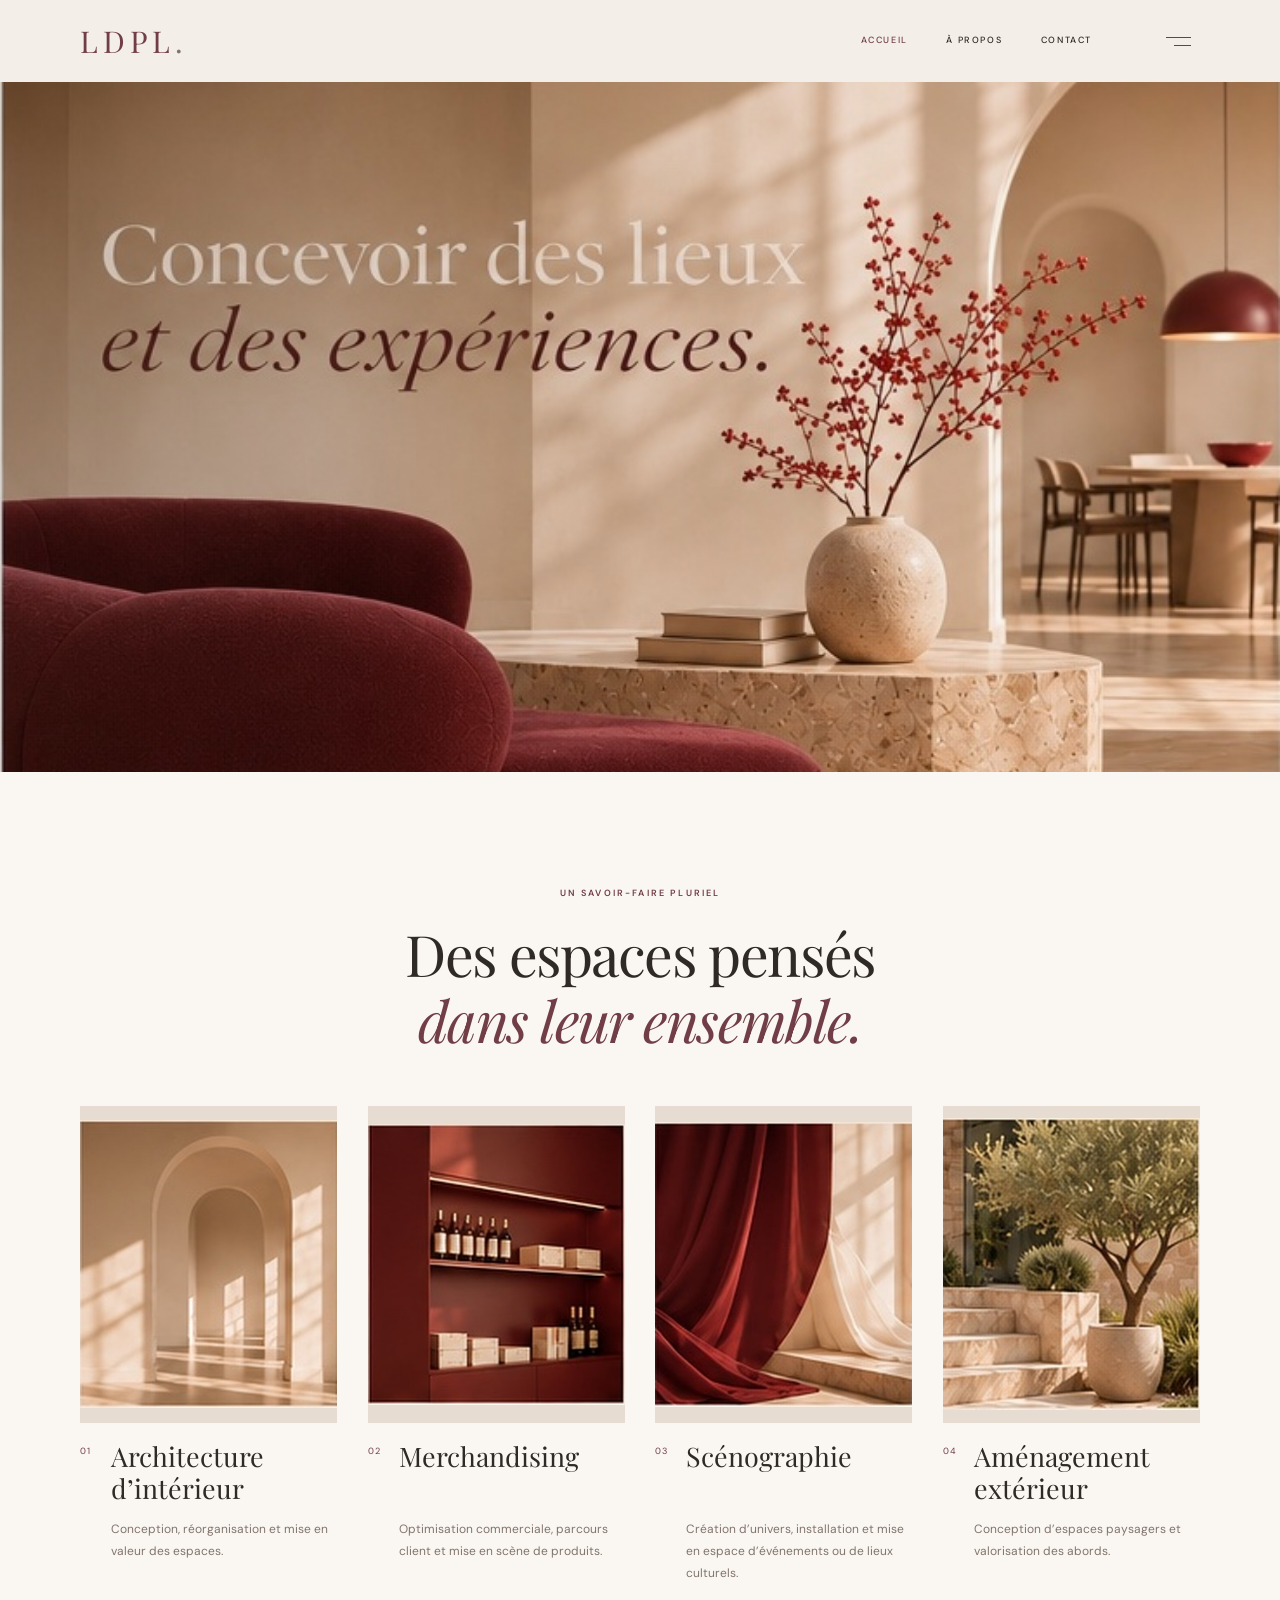
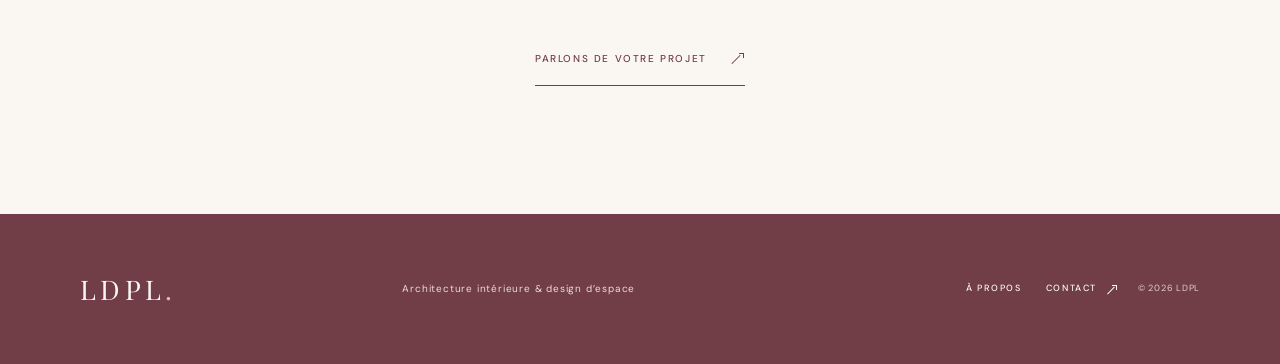
==== commit 495a1e52: "Remove photo captions and hero index; preserve original image framing" ====
--- a/index.html
+++ b/index.html
@@ -37,7 +37,6 @@
       <img class="hero-image" src="accueil-hero.jpg" alt="Photographie de la maquette LDPL : intérieur contemporain aux tons chauds et matières naturelles, avec le titre Concevoir des lieux et des expériences intégré au visuel." fetchpriority="high">
       <div class="hero-shade" aria-hidden="true"></div>
       <h1 class="visually-hidden" id="hero-title">Concevoir des lieux et des expériences.</h1>
-      <span class="hero-index" aria-hidden="true">01 — 03</span>
     </section>
     <section class="expertise-section" id="expertises" aria-labelledby="expertise-title">
       <div class="section-intro"><p class="eyebrow">UN SAVOIR-FAIRE PLURIEL</p><h2 id="expertise-title">Des espaces pensés<br><em>dans leur ensemble.</em></h2></div>
--- a/style.css
+++ b/style.css
@@ -34,7 +34,6 @@
 .home-hero { position: relative; height: min(690px, 76vw); min-height: 520px; max-height: 760px; overflow: hidden; background: var(--beige); color: var(--ivory); }
 .hero-image { position: absolute; inset: 0; width: 100%; height: 100%; object-fit: cover; object-position: center 55%; }
 .hero-shade { position: absolute; inset: 0; background: linear-gradient(90deg, rgba(33,25,23,.18), rgba(33,25,23,.04) 65%, transparent); }
-.hero-index { position: absolute; right: var(--gutter); bottom: 31px; font-size: 9px; letter-spacing: .18em; }
 
 .expertise-section { position: relative; padding: clamp(74px, 9vw, 125px) var(--gutter) clamp(86px, 10vw, 138px); background: var(--ivory); }
 .section-intro { text-align: center; margin: 0 auto 54px; }
@@ -81,7 +80,6 @@
 .about-image img, .contact-image img { width: 100%; height: 100%; position: absolute; inset: 0; object-fit: cover; object-position: center; }
 .about-image img { object-position: center 48%; }
 .contact-image img { object-position: center 48%; }
-.about-image figcaption, .contact-image figcaption { position: absolute; right: 24px; bottom: 20px; color: white; font-size: 9px; letter-spacing: .16em; text-transform: uppercase; text-shadow: 0 1px 10px #0008; }
 .contact-layout { grid-template-columns: minmax(0, 1.02fr) minmax(0, .98fr); }
 .contact-content { padding-top: 45px; padding-bottom: 58px; }
 .contact-content h1 { margin-bottom: 17px; }
@@ -133,7 +131,6 @@
   .home-hero { height: clamp(500px, 78svh, 690px); min-height: 0; }
   .hero-image { object-position: 61% center; }
   .hero-shade { background: linear-gradient(90deg, rgba(33,25,23,.47), rgba(33,25,23,.12) 90%); }
-  .hero-index { right: var(--gutter); bottom: 22px; }
   .expertise-section { padding: 64px var(--gutter) 88px; }
   .section-intro { margin-bottom: 30px; text-align: left; }
   .section-intro h2 { font-size: clamp(36px, 9.8vw, 43px); }
@@ -160,7 +157,6 @@
   .dark-link { margin-top: 8px; }
   .about-image, .contact-image { order: 2; width: 100%; min-height: 0; height: clamp(305px, 84vw, 410px); }
   .about-image img, .contact-image img { object-position: center 48%; }
-  .about-image figcaption, .contact-image figcaption { right: 18px; bottom: 16px; font-size: 8px; }
   .contact-content { padding-bottom: 32px; }
   .contact-intro { margin-bottom: 13px; }
   .contact-form { gap: 9px; }
